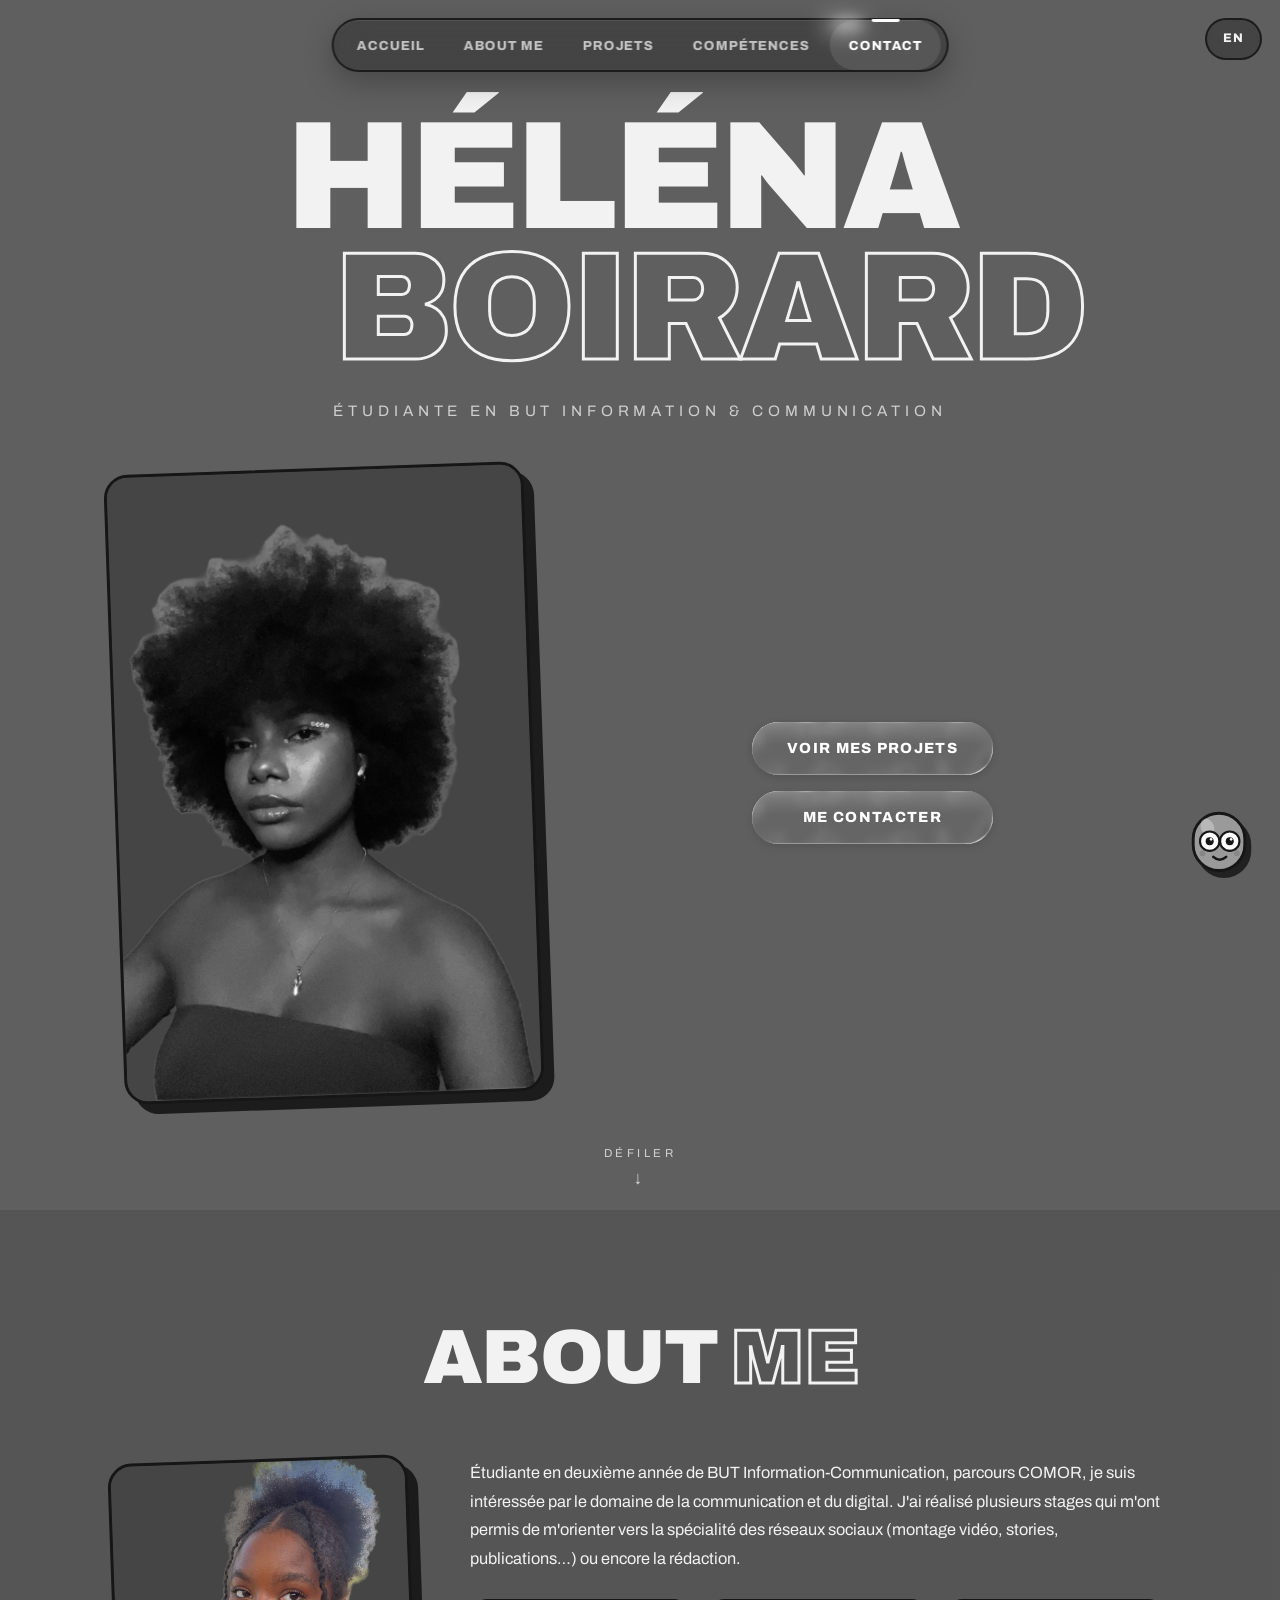
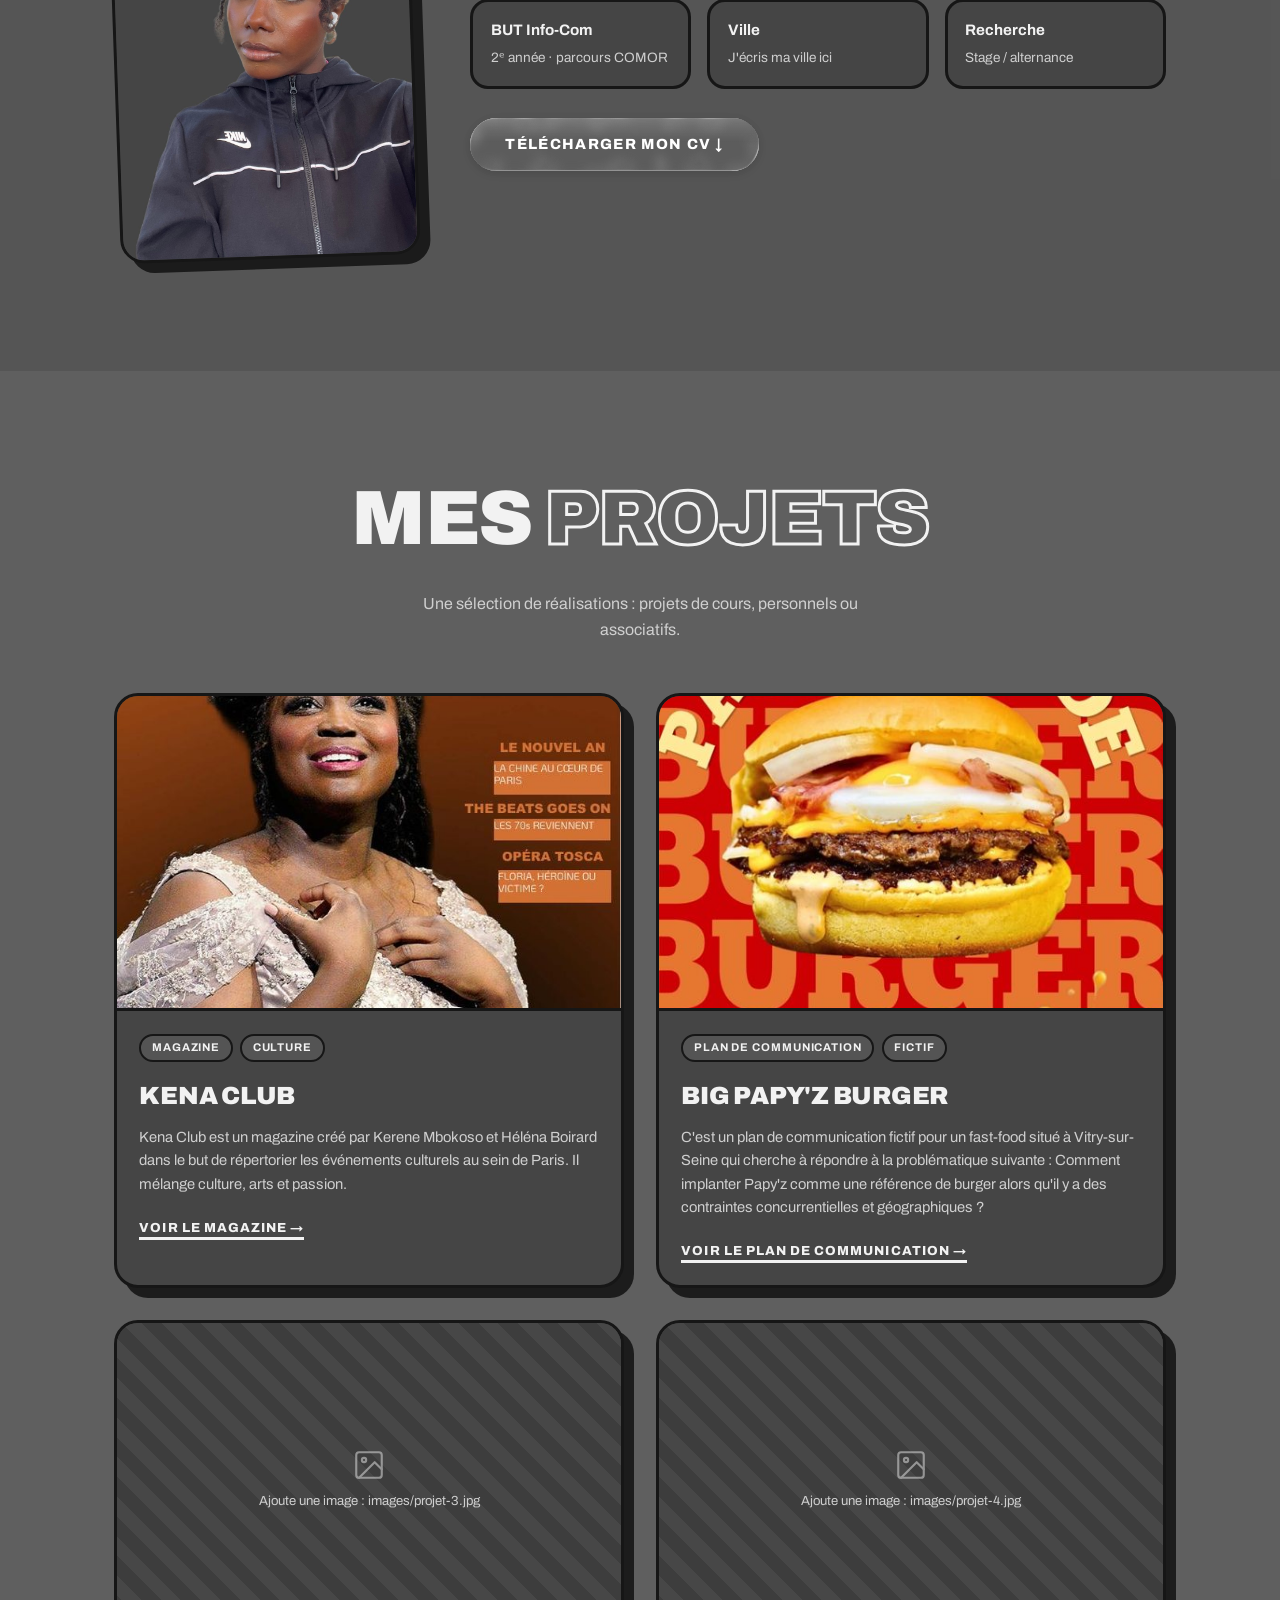
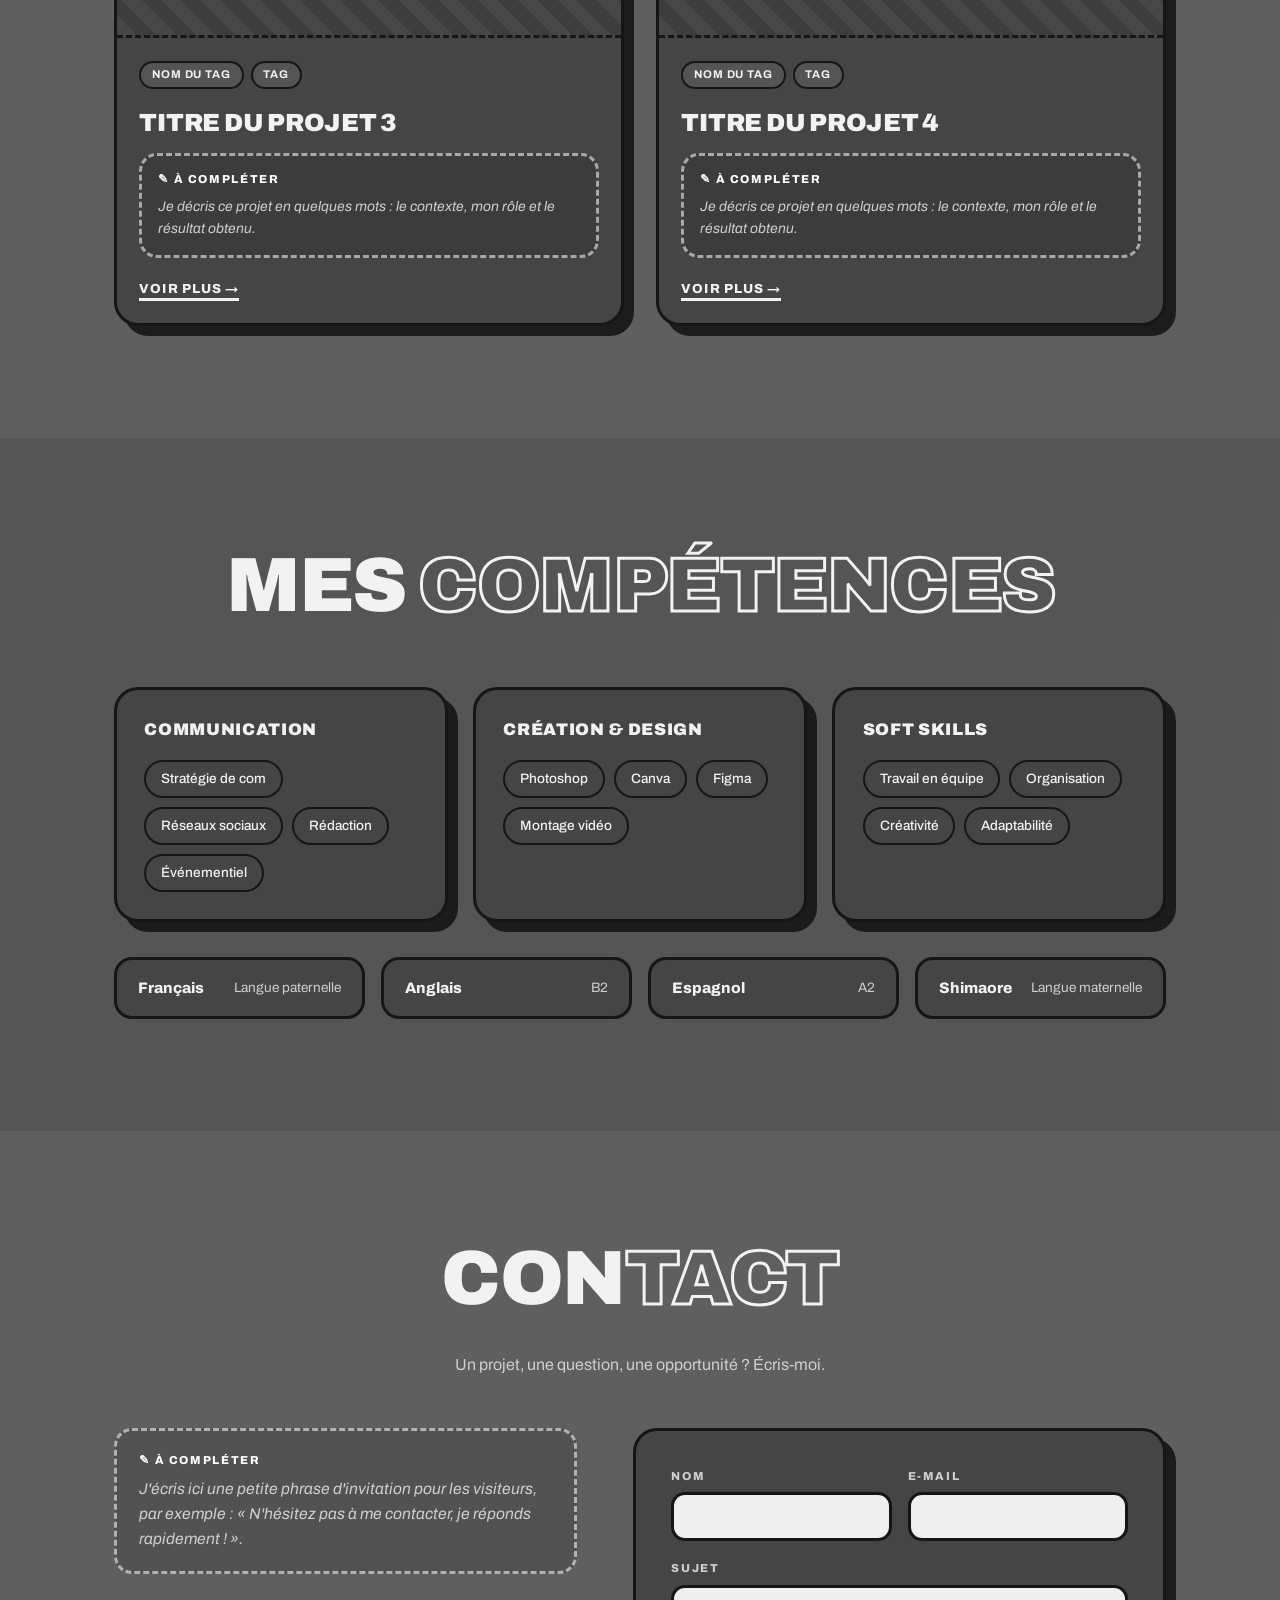
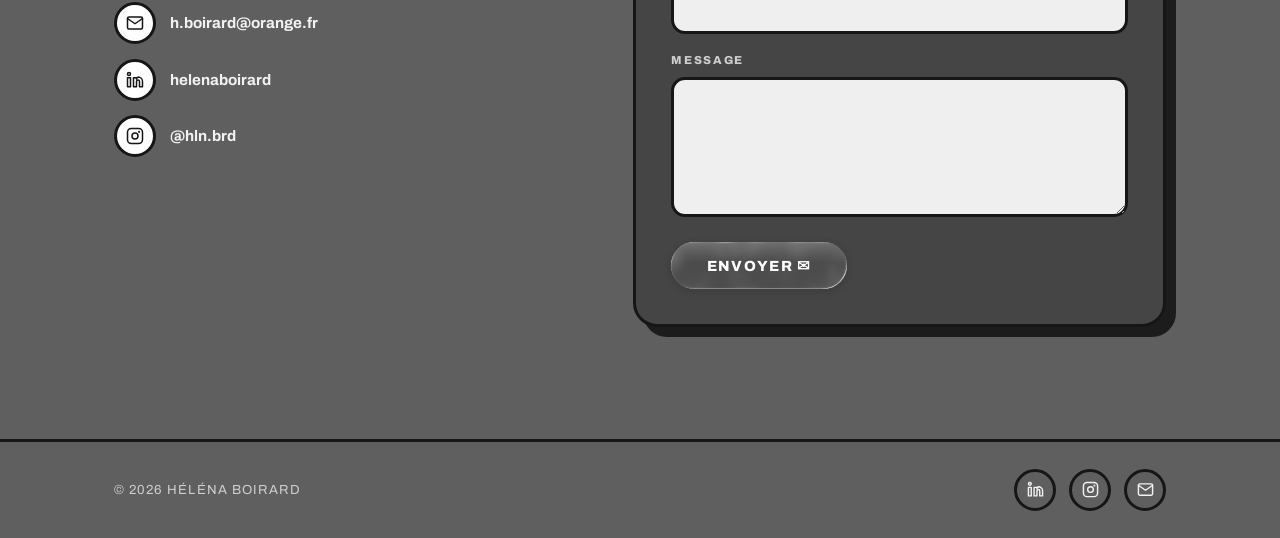
==== index.html @ ea080dcd "Textes réels : présentation À propos + description Papy'z (FR/EN), carte BUT 2e année COMOR" ====
<!DOCTYPE html>
<html lang="fr">
<head>
  <meta charset="UTF-8">
  <meta name="viewport" content="width=device-width, initial-scale=1.0">
  <title>Héléna Boirard — Portfolio</title>
  <meta name="description" content="Portfolio d'Héléna Boirard, étudiante en BUT Information & Communication.">
  <link rel="preconnect" href="https://fonts.googleapis.com">
  <link rel="preconnect" href="https://fonts.gstatic.com" crossorigin>
  <link href="https://fonts.googleapis.com/css2?family=Archivo:wght@500;700;900&display=swap" rel="stylesheet">
  <link rel="stylesheet" href="css/style.css">
</head>
<body>

  <nav class="tube-nav" aria-label="Navigation principale">
    <div class="tube-inner">
      <a class="tube-item active" href="#accueil">
        <span class="tube-text">Accueil</span>
        <span class="tube-icon"><svg width="18" height="18" viewBox="0 0 24 24" fill="none" stroke="currentColor" stroke-width="2.5" stroke-linecap="round" stroke-linejoin="round"><path d="M3 9l9-7 9 7v11a2 2 0 0 1-2 2H5a2 2 0 0 1-2-2z"/><polyline points="9 22 9 12 15 12 15 22"/></svg></span>
      </a>
      <a class="tube-item" href="#apropos">
        <span class="tube-text">About me</span>
        <span class="tube-icon"><svg width="18" height="18" viewBox="0 0 24 24" fill="none" stroke="currentColor" stroke-width="2.5" stroke-linecap="round" stroke-linejoin="round"><path d="M20 21v-2a4 4 0 0 0-4-4H8a4 4 0 0 0-4 4v2"/><circle cx="12" cy="7" r="4"/></svg></span>
      </a>
      <a class="tube-item" href="#projets">
        <span class="tube-text">Projets</span>
        <span class="tube-icon"><svg width="18" height="18" viewBox="0 0 24 24" fill="none" stroke="currentColor" stroke-width="2.5" stroke-linecap="round" stroke-linejoin="round"><rect x="2" y="7" width="20" height="14" rx="2"/><path d="M16 21V5a2 2 0 0 0-2-2h-4a2 2 0 0 0-2 2v16"/></svg></span>
      </a>
      <a class="tube-item" href="#competences">
        <span class="tube-text">Compétences</span>
        <span class="tube-icon"><svg width="18" height="18" viewBox="0 0 24 24" fill="none" stroke="currentColor" stroke-width="2.5" stroke-linecap="round" stroke-linejoin="round"><polygon points="13 2 3 14 12 14 11 22 21 10 12 10 13 2"/></svg></span>
      </a>
      <a class="tube-item" href="#contact">
        <span class="tube-text">Contact</span>
        <span class="tube-icon"><svg width="18" height="18" viewBox="0 0 24 24" fill="none" stroke="currentColor" stroke-width="2.5" stroke-linecap="round" stroke-linejoin="round"><path d="M4 4h16c1.1 0 2 .9 2 2v12c0 1.1-.9 2-2 2H4c-1.1 0-2-.9-2-2V6c0-1.1.9-2 2-2z"/><path d="M22 6l-10 7L2 6"/></svg></span>
      </a>
      <div class="tube-lamp" aria-hidden="true"><i></i><b></b><u></u></div>
    </div>
  </nav>

  <div class="lang-pill">
    <a href="en/index.html" lang="en">EN</a>
  </div>

  <main class="hero container" id="accueil">
    <div class="text">
      <h1><span class="l1">Héléna</span><br><span class="outline l2">Boirard</span></h1>
      <p class="hero-role">Étudiante en BUT Information &amp; Communication</p>
    </div>
    <div class="hero-side">
      <div class="photo-frame">
        <img src="images/hero.jpg" alt="Portrait de Héléna Boirard" loading="eager">
      </div>
      <div class="hero-cta">
        <a class="btn-glass" href="#projets">Voir mes projets</a>
        <a class="btn-glass" href="#contact">Me contacter</a>
      </div>
    </div>
    <div class="scroll-hint">Défiler<span>↓</span></div>
  </main>

  <section id="apropos" class="section-alt">
    <div class="container">
      <h2 class="section-title">About <span class="outline">me</span></h2>

      <div class="about-grid">
        <div class="photo-small">
          <img src="images/about.jpg" alt="Portrait de Héléna Boirard" loading="lazy">
        </div>

        <div class="about-text">
          <p class="about-p reveal">
            Étudiante en deuxième année de BUT Information-Communication, parcours
            COMOR, je suis intéressée par le domaine de la communication et du
            digital. J'ai réalisé plusieurs stages qui m'ont permis de m'orienter
            vers la spécialité des réseaux sociaux (montage vidéo, stories,
            publications…) ou encore la rédaction.
          </p>

          <div class="facts reveal">
            <div class="fact"><b>BUT Info-Com</b><span>2ᵉ année · parcours COMOR</span></div>
            <div class="fact"><b>Ville</b><span>J'écris ma ville ici</span></div>
            <div class="fact"><b>Recherche</b><span>Stage / alternance</span></div>
          </div>

          <a class="btn-glass" href="docs/cv-helena-boirard.pdf" download>Télécharger mon CV ↓</a>
        </div>
      </div>
    </div>
  </section>

  <section id="projets">
    <div class="container">
      <h2 class="section-title">Mes <span class="outline">projets</span></h2>
      <p class="section-subtitle">Une sélection de réalisations : projets de cours, personnels ou associatifs.</p>

      <div class="projects-grid">

        <article class="card reveal">
          <div class="project-visual filled">
            <img src="images/projet-1.jpg" alt="Couverture du magazine Kena Club">
          </div>
          <div class="project-body">
            <div class="tags"><span class="tag">Magazine</span><span class="tag">Culture</span></div>
            <h3>Kena Club</h3>
            <p class="project-desc">Kena Club est un magazine créé par Kerene Mbokoso et Héléna Boirard dans le but de répertorier les événements culturels au sein de Paris. Il mélange culture, arts et passion.</p>
            <div class="project-links"><a href="docs/kena-club.pdf" target="_blank" rel="noopener">Voir le magazine →</a></div>
          </div>
        </article>

        <article class="card reveal">
          <div class="project-visual filled">
            <img src="images/projet-2.jpg" alt="Burger Big Papy'z">
          </div>
          <div class="project-body">
            <div class="tags"><span class="tag">Plan de communication</span><span class="tag">Fictif</span></div>
            <h3>Big Papy'z Burger</h3>
            <p class="project-desc">C'est un plan de communication fictif pour un fast-food situé à Vitry-sur-Seine qui cherche à répondre à la problématique suivante : Comment implanter Papy'z comme une référence de burger alors qu'il y a des contraintes concurrentielles et géographiques ?</p>
            <div class="project-links"><a href="docs/papyz-plan-communication.pdf" target="_blank" rel="noopener">Voir le plan de communication →</a></div>
          </div>
        </article>

        <article class="card reveal">
          <div class="project-visual">
            <svg width="34" height="34" viewBox="0 0 24 24" fill="none" stroke="currentColor" stroke-width="1.5" stroke-linecap="round" stroke-linejoin="round"><rect x="3" y="3" width="18" height="18" rx="2"/><circle cx="8.5" cy="8.5" r="1.5"/><path d="M21 15l-5-5L5 21"/></svg>
            <span>Ajoute une image : images/projet-3.jpg</span>
          </div>
          <div class="project-body">
            <div class="tags"><span class="tag">Nom du tag</span><span class="tag">Tag</span></div>
            <h3>Titre du projet 3</h3>
            <div class="placeholder">Je décris ce projet en quelques mots : le contexte, mon rôle et le résultat obtenu.</div>
            <div class="project-links"><a href="#">Voir plus →</a></div>
          </div>
        </article>

        <article class="card reveal">
          <div class="project-visual">
            <svg width="34" height="34" viewBox="0 0 24 24" fill="none" stroke="currentColor" stroke-width="1.5" stroke-linecap="round" stroke-linejoin="round"><rect x="3" y="3" width="18" height="18" rx="2"/><circle cx="8.5" cy="8.5" r="1.5"/><path d="M21 15l-5-5L5 21"/></svg>
            <span>Ajoute une image : images/projet-4.jpg</span>
          </div>
          <div class="project-body">
            <div class="tags"><span class="tag">Nom du tag</span><span class="tag">Tag</span></div>
            <h3>Titre du projet 4</h3>
            <div class="placeholder">Je décris ce projet en quelques mots : le contexte, mon rôle et le résultat obtenu.</div>
            <div class="project-links"><a href="#">Voir plus →</a></div>
          </div>
        </article>

      </div>
    </div>
  </section>

  <section id="competences" class="section-alt">
    <div class="container">
      <h2 class="section-title">Mes <span class="outline">compétences</span></h2>

      <div class="skills-grid">
        <div class="skill-group reveal">
          <h3>Communication</h3>
          <div class="pills">
            <span class="pill">Stratégie de com</span>
            <span class="pill">Réseaux sociaux</span>
            <span class="pill">Rédaction</span>
            <span class="pill">Événementiel</span>
          </div>
        </div>

        <div class="skill-group reveal">
          <h3>Création &amp; design</h3>
          <div class="pills">
            <span class="pill">Photoshop</span>
            <span class="pill">Canva</span>
            <span class="pill">Figma</span>
            <span class="pill">Montage vidéo</span>
          </div>
        </div>

        <div class="skill-group reveal">
          <h3>Soft skills</h3>
          <div class="pills">
            <span class="pill">Travail en équipe</span>
            <span class="pill">Organisation</span>
            <span class="pill">Créativité</span>
            <span class="pill">Adaptabilité</span>
          </div>
        </div>
      </div>

      <div class="languages-row reveal">
        <div class="lang-item"><b>Français</b><span>Langue paternelle</span></div>
        <div class="lang-item"><b>Anglais</b><span>B2</span></div>
        <div class="lang-item"><b>Espagnol</b><span>A2</span></div>
        <div class="lang-item"><b>Shimaore</b><span>Langue maternelle</span></div>
      </div>
    </div>
  </section>

  <section id="contact">
    <div class="container">
      <h2 class="section-title">Con<span class="outline">tact</span></h2>
      <p class="section-subtitle">Un projet, une question, une opportunité ? Écris-moi.</p>

      <div class="contact-grid">
        <div class="reveal">
          <div class="placeholder">
            J'écris ici une petite phrase d'invitation pour les visiteurs, par
            exemple : « N'hésitez pas à me contacter, je réponds rapidement ! ».
          </div>

          <div class="contact-links">
            <a class="contact-link" href="mailto:h.boirard@orange.fr">
              <span class="icon">
                <svg width="18" height="18" viewBox="0 0 24 24" fill="none" stroke="currentColor" stroke-width="2" stroke-linecap="round" stroke-linejoin="round"><path d="M4 4h16c1.1 0 2 .9 2 2v12c0 1.1-.9 2-2 2H4c-1.1 0-2-.9-2-2V6c0-1.1.9-2 2-2z"/><path d="M22 6l-10 7L2 6"/></svg>
              </span>
              h.boirard@orange.fr
            </a>
            <a class="contact-link" href="https://www.linkedin.com/in/helenaboirard" target="_blank" rel="noopener">
              <span class="icon">
                <svg width="18" height="18" viewBox="0 0 24 24" fill="none" stroke="currentColor" stroke-width="2" stroke-linecap="round" stroke-linejoin="round"><path d="M16 8a6 6 0 0 1 6 6v7h-4v-7a2 2 0 0 0-4 0v7h-4V9h4v1.5A6 6 0 0 1 16 8z"/><rect x="2" y="9" width="4" height="12"/><circle cx="4" cy="4" r="2"/></svg>
              </span>
              helenaboirard
            </a>
            <a class="contact-link" href="https://www.instagram.com/hln.brd/" target="_blank" rel="noopener">
              <span class="icon">
                <svg width="18" height="18" viewBox="0 0 24 24" fill="none" stroke="currentColor" stroke-width="2" stroke-linecap="round" stroke-linejoin="round"><rect x="2" y="2" width="20" height="20" rx="5"/><circle cx="12" cy="12" r="4"/><circle cx="17.5" cy="6.5" r="0.5"/></svg>
              </span>
              @hln.brd
            </a>
          </div>
        </div>

        <form class="contact-form reveal" id="form-contact"
              data-ok="Message envoyé ! Je te réponds au plus vite."
              data-error="Oups, l'envoi a échoué. Réessaie ou écris-moi directement à h.boirard@orange.fr.">
          <input type="text" name="_honey" class="hp-field" tabindex="-1" autocomplete="off" aria-hidden="true">
          <input type="hidden" name="_subject" value="Nouveau message — Portfolio Héléna Boirard">
          <div class="form-row">
            <div class="field">
              <label for="nom">Nom</label>
              <input type="text" id="nom" name="nom" required>
            </div>
            <div class="field">
              <label for="email">E-mail</label>
              <input type="email" id="email" name="email" required>
            </div>
          </div>
          <div class="field">
            <label for="sujet">Sujet</label>
            <input type="text" id="sujet" name="sujet">
          </div>
          <div class="field">
            <label for="message">Message</label>
            <textarea id="message" name="message" required></textarea>
          </div>
          <button class="btn-glass" type="submit">Envoyer ✉</button>
          <p class="form-status" role="status"></p>
        </form>
      </div>
    </div>
  </section>

  <footer class="site-footer">
    <div class="container footer-inner">
      <p>© <span id="annee"></span> Héléna Boirard</p>
      <div class="socials">
        <a href="https://www.linkedin.com/in/helenaboirard" target="_blank" rel="noopener" aria-label="LinkedIn">
          <svg width="17" height="17" viewBox="0 0 24 24" fill="none" stroke="currentColor" stroke-width="2" stroke-linecap="round" stroke-linejoin="round"><path d="M16 8a6 6 0 0 1 6 6v7h-4v-7a2 2 0 0 0-4 0v7h-4V9h4v1.5A6 6 0 0 1 16 8z"/><rect x="2" y="9" width="4" height="12"/><circle cx="4" cy="4" r="2"/></svg>
        </a>
        <a href="https://www.instagram.com/hln.brd/" target="_blank" rel="noopener" aria-label="Instagram">
          <svg width="17" height="17" viewBox="0 0 24 24" fill="none" stroke="currentColor" stroke-width="2" stroke-linecap="round" stroke-linejoin="round"><rect x="2" y="2" width="20" height="20" rx="5"/><circle cx="12" cy="12" r="4"/><circle cx="17.5" cy="6.5" r="0.5"/></svg>
        </a>
        <a href="mailto:h.boirard@orange.fr" aria-label="E-mail">
          <svg width="17" height="17" viewBox="0 0 24 24" fill="none" stroke="currentColor" stroke-width="2" stroke-linecap="round" stroke-linejoin="round"><path d="M4 4h16c1.1 0 2 .9 2 2v12c0 1.1-.9 2-2 2H4c-1.1 0-2-.9-2-2V6c0-1.1.9-2 2-2z"/><path d="M22 6l-10 7L2 6"/></svg>
        </a>
      </div>
    </div>
  </footer>

  <svg class="glass-defs" width="0" height="0" style="position:absolute" aria-hidden="true">
    <defs>
      <filter id="container-glass" x="0%" y="0%" width="100%" height="100%" color-interpolation-filters="sRGB">
        <feTurbulence type="fractalNoise" baseFrequency="0.05 0.05" numOctaves="1" seed="1" result="turbulence"/>
        <feGaussianBlur in="turbulence" stdDeviation="2" result="blurredNoise"/>
        <feDisplacementMap in="SourceGraphic" in2="blurredNoise" scale="70" xChannelSelector="R" yChannelSelector="B" result="displaced"/>
        <feGaussianBlur in="displaced" stdDeviation="4" result="finalBlur"/>
        <feComposite in="finalBlur" in2="finalBlur" operator="over"/>
      </filter>
    </defs>
  </svg>

  <div class="mascot" aria-hidden="true">
        <svg viewBox="0 0 120 120" width="86" height="86">
      <g class="bloub-lean">
      <rect x="24" y="24" width="72" height="80" rx="36" fill="#9a9a9a" stroke="#161616" stroke-width="4"/>
      <ellipse cx="44" cy="44" rx="9" ry="13" fill="rgba(255,255,255,0.3)" transform="rotate(-22 44 44)"/>
      <g class="bloub-eyes">
        <circle cx="47" cy="63" r="13.5" fill="#ffffff" stroke="#161616" stroke-width="3"/>
        <circle cx="75" cy="63" r="13.5" fill="#ffffff" stroke="#161616" stroke-width="3"/>
        <circle class="bloub-pupil" data-eye cx="47" cy="63" r="5.6" fill="#161616"/>
        <circle class="bloub-pupil" data-eye cx="75" cy="63" r="5.6" fill="#161616"/>
        <circle cx="49" cy="60.5" r="1.8" fill="#ffffff"/>
        <circle cx="77" cy="60.5" r="1.8" fill="#ffffff"/>
      </g>
      <path d="M52 85 Q61 93 70 85" fill="none" stroke="#161616" stroke-width="3.5" stroke-linecap="round"/>
      <circle cx="37" cy="80" r="4" fill="rgba(22,22,22,0.14)"/>
      <circle cx="85" cy="80" r="4" fill="rgba(22,22,22,0.14)"/>
      </g>
    </svg>
  </div>

  <script src="js/main.js"></script>
</body>
</html>
---- css/style.css ----
:root {
  --bg: #5f5f5f;
  --card: #454545;
  --deep: #3d3d3d;
  --line: #161616;
  --text: #f2f2f2;
  --muted: #cfcfcf;
  --radius: 24px;
  --shadow: 10px 10px 0 rgba(22, 22, 22, 0.9);
}

* {
  margin: 0;
  padding: 0;
  box-sizing: border-box;
}

html {
  scroll-behavior: smooth;
}

body {
  background: var(--bg);
  color: var(--text);
  font-family: "Archivo", Arial, Helvetica, sans-serif;
  line-height: 1.6;
  overflow-x: hidden;
}

::selection {
  background: #161616;
  color: #fff;
}

img { max-width: 100%; display: block; }
a { color: inherit; text-decoration: none; }
ul { list-style: none; }

.container {
  max-width: 1100px;
  margin-inline: auto;
  padding-inline: 1.5rem;
}

.section-title {
  text-align: center;
  font-size: clamp(2.6rem, 7vw, 4.8rem);
  font-weight: 900;
  text-transform: uppercase;
  letter-spacing: -0.02em;
  line-height: 0.95;
  margin-bottom: clamp(2.5rem, 6vw, 4rem);
}

.section-title .outline {
  color: transparent;
  -webkit-text-stroke: 3px var(--text);
}

.section-subtitle {
  text-align: center;
  color: var(--muted);
  max-width: 55ch;
  margin: -1.8rem auto 3.2rem;
}

.tube-nav {
  position: fixed;
  left: 50%;
  transform: translateX(-50%);
  top: 18px;
  z-index: 100;
}

@media (max-width: 767px) {
  .tube-nav {
    top: auto;
    bottom: 14px;
  }
}

.tube-inner {
  position: relative;
  display: flex;
  align-items: center;
  gap: 2px;
  padding: 5px;
  border-radius: 999px;
  background: rgba(46, 46, 46, 0.55);
  border: 2px solid rgba(22, 22, 22, 0.85);
  backdrop-filter: blur(16px) saturate(1.1);
  -webkit-backdrop-filter: blur(16px) saturate(1.1);
  box-shadow:
    0 10px 30px rgba(0, 0, 0, 0.25),
    inset 0 1px 0 rgba(255, 255, 255, 0.08);
}

.tube-item {
  position: relative;
  z-index: 1;
  display: flex;
  align-items: center;
  gap: 0.45rem;
  padding: 0.6rem 1.15rem;
  border-radius: 999px;
  font-size: 0.82rem;
  font-weight: 800;
  letter-spacing: 0.07em;
  text-transform: uppercase;
  color: rgba(242, 242, 242, 0.72);
  transition: color 0.3s;
}
.tube-item:hover,
.tube-item.active { color: #fff; }

.tube-icon { display: none; line-height: 0; }

@media (max-width: 767px) {
  .tube-text { display: none; }
  .tube-icon { display: block; }
  .tube-item { padding: 0.68rem 1rem; }
}

.tube-lamp {
  position: absolute;
  top: 0;
  height: 100%;
  border-radius: 999px;
  background: rgba(255, 255, 255, 0.1);
  pointer-events: none;
  transition:
    left 0.5s cubic-bezier(0.34, 1.4, 0.44, 1),
    width 0.5s cubic-bezier(0.34, 1.4, 0.44, 1);
}
.tube-lamp i {
  position: absolute;
  top: -1px;
  left: 50%;
  transform: translateX(-50%);
  width: 28px;
  height: 3px;
  background: #fff;
  border-radius: 3px 3px 6px 6px;
}
.tube-lamp b {
  position: absolute;
  top: -4px;
  left: -8px;
  width: 44px;
  height: 20px;
  background: rgba(255, 255, 255, 0.35);
  border-radius: 999px;
  filter: blur(10px);
}
.tube-lamp u {
  position: absolute;
  top: -2px;
  left: 4px;
  width: 28px;
  height: 12px;
  background: rgba(255, 255, 255, 0.3);
  border-radius: 999px;
  filter: blur(6px);
}

.lang-pill {
  position: fixed;
  top: 18px;
  right: 18px;
  z-index: 100;
}
.lang-pill a {
  display: block;
  padding: 0.55rem 1rem;
  border-radius: 999px;
  border: 2px solid rgba(22, 22, 22, 0.85);
  background: rgba(46, 46, 46, 0.55);
  backdrop-filter: blur(16px);
  -webkit-backdrop-filter: blur(16px);
  font-weight: 800;
  font-size: 0.78rem;
  letter-spacing: 0.08em;
  transition: background 0.25s, color 0.25s;
}
.lang-pill a:hover {
  background: #fff;
  color: #161616;
}

.btn-glass {
  position: relative;
  isolation: isolate;
  display: inline-flex;
  align-items: center;
  justify-content: center;
  gap: 0.6rem;
  padding: 1em 2.4em;
  border: none;
  border-radius: 999px;
  cursor: pointer;
  font-family: inherit;
  font-size: 0.92rem;
  font-weight: 800;
  letter-spacing: 0.09em;
  text-transform: uppercase;
  color: #fff;
  background: rgba(255, 255, 255, 0.04);
  box-shadow:
    0 0 8px rgba(0, 0, 0, 0.04),
    0 3px 8px rgba(0, 0, 0, 0.1),
    inset 3px 3px 0.5px -3px rgba(255, 255, 255, 0.55),
    inset -3px -3px 0.5px -3px rgba(255, 255, 255, 0.45),
    inset 1px 1px 1px -0.5px rgba(255, 255, 255, 0.6),
    inset -1px -1px 1px -0.5px rgba(255, 255, 255, 0.55),
    inset 0 0 6px 6px rgba(255, 255, 255, 0.06),
    inset 0 0 2px 2px rgba(255, 255, 255, 0.05);
  transition: transform 0.3s cubic-bezier(0.34, 1.4, 0.44, 1), box-shadow 0.3s;
}
.btn-glass::before {
  content: "";
  position: absolute;
  inset: 0;
  z-index: -1;
  border-radius: inherit;
  backdrop-filter: blur(3px);
  -webkit-backdrop-filter: blur(3px);
}
.btn-glass::after {
  content: "";
  position: absolute;
  inset: 0;
  z-index: -1;
  border-radius: inherit;
  background: linear-gradient(to bottom, rgba(255, 255, 255, 0.16), transparent 45%);
  pointer-events: none;
}
.btn-glass:hover {
  transform: translateY(-2px) scale(1.04);
  box-shadow:
    0 6px 18px rgba(0, 0, 0, 0.18),
    inset 3px 3px 0.5px -3px rgba(255, 255, 255, 0.65),
    inset -3px -3px 0.5px -3px rgba(255, 255, 255, 0.55),
    inset 1px 1px 1px -0.5px rgba(255, 255, 255, 0.7),
    inset -1px -1px 1px -0.5px rgba(255, 255, 255, 0.6),
    inset 0 0 6px 6px rgba(255, 255, 255, 0.08),
    inset 0 0 2px 2px rgba(255, 255, 255, 0.06);
}
.btn-glass:active { transform: scale(0.97); }

@supports (backdrop-filter: url(#container-glass)) {
  .btn-glass::before {
    backdrop-filter: blur(2px) url(#container-glass);
  }
}

.hero {
  min-height: 100svh;
  display: flex;
  flex-direction: column;
  justify-content: center;
  align-items: flex-start;
  gap: clamp(2rem, 5vh, 4rem);
  position: relative;
  padding-block: 7rem 7rem;
}

.hero h1 {
  font-size: clamp(3.2rem, 12vw, 10rem);
  font-weight: 900;
  text-transform: uppercase;
  line-height: 0.85;
  letter-spacing: -0.03em;
}
.hero h1 .outline {
  color: transparent;
  -webkit-text-stroke: 3px var(--text);
}

.hero .text {
  align-self: center;
  text-align: center;
}

.hero h1 .l1 {
  display: inline-block;
  transform: translateX(-0.12em);
}
.hero h1 .l2 {
  display: inline-block;
  transform: translateX(0.45em);
}

.hero-role {
  margin-top: 1.6rem;
  font-size: clamp(0.72rem, 1.5vw, 0.95rem);
  letter-spacing: 0.32em;
  text-transform: uppercase;
  color: var(--muted);
}

.hero-side {
  display: flex;
  align-items: center;
  gap: clamp(3rem, 17vw, 15rem);
}

.hero-cta {
  display: flex;
  flex-direction: column;
  gap: 1rem;
}

.photo-frame {
  width: min(420px, 78vw);
  aspect-ratio: 2 / 3;
  border: 3px solid var(--line);
  border-radius: var(--radius);
  box-shadow: var(--shadow);
  overflow: hidden;
  transform: rotate(-2deg);
  transition: transform 0.35s;
  background: var(--deep);
}
.photo-frame:hover { transform: rotate(0deg); }
.photo-frame img {
  width: 100%;
  height: 100%;
  object-fit: cover;
}

.scroll-hint {
  position: absolute;
  bottom: 1.4rem;
  left: 50%;
  transform: translateX(-50%);
  font-size: 0.72rem;
  letter-spacing: 0.3em;
  text-transform: uppercase;
  color: var(--muted);
  display: flex;
  flex-direction: column;
  align-items: center;
  gap: 0.4rem;
  animation: float 2.2s ease-in-out infinite;
}
@keyframes float {
  0%, 100% { transform: translate(-50%, 0); }
  50% { transform: translate(-50%, 8px); }
}

section { padding-block: clamp(4rem, 9vw, 7rem); }
section[id] { scroll-margin-top: 96px; }
.section-alt { background: rgba(22, 22, 22, 0.12); }

.placeholder {
  border: 3px dashed rgba(255, 255, 255, 0.55);
  border-radius: 18px;
  background: rgba(22, 22, 22, 0.16);
  padding: 1.2rem 1.4rem;
  color: var(--muted);
  font-style: italic;
  font-size: 0.98rem;
}
.placeholder::before {
  content: "✎ À compléter";
  display: block;
  font-style: normal;
  font-size: 0.72rem;
  font-weight: 800;
  letter-spacing: 0.14em;
  text-transform: uppercase;
  color: #fff;
  margin-bottom: 0.45rem;
}
html[lang="en"] .placeholder::before { content: "✎ To complete"; }

.about-grid {
  display: grid;
  grid-template-columns: 300px 1fr;
  gap: clamp(2rem, 5vw, 3.5rem);
  align-items: start;
}

.photo-small {
  aspect-ratio: 3 / 4;
  border: 3px solid var(--line);
  border-radius: var(--radius);
  box-shadow: var(--shadow);
  overflow: hidden;
  transform: rotate(-2deg);
  transition: transform 0.35s;
  background: var(--deep);
}
.photo-small:hover { transform: rotate(0deg); }
.photo-small img {
  width: 100%;
  height: 100%;
  object-fit: cover;
}

.about-text .about-p {
  margin-bottom: 1.6rem;
  font-size: 1.02rem;
  line-height: 1.75;
  color: var(--text);
}
.about-text .about-p strong { color: #fff; }

.facts {
  display: grid;
  grid-template-columns: repeat(3, 1fr);
  gap: 1rem;
  margin-bottom: 1.8rem;
}
.fact {
  background: var(--card);
  border: 3px solid var(--line);
  border-radius: 18px;
  padding: 1rem 1.1rem;
}
.fact b {
  display: block;
  font-size: 0.95rem;
  margin-bottom: 0.15rem;
}
.fact span { color: var(--muted); font-size: 0.85rem; }

.projects-grid {
  display: grid;
  grid-template-columns: repeat(2, 1fr);
  gap: 2rem;
}

.card {
  background: var(--card);
  border: 3px solid var(--line);
  border-radius: var(--radius);
  overflow: hidden;
  box-shadow: var(--shadow);
  transition: transform 0.25s, box-shadow 0.25s;
}
.card:hover {
  transform: translate(-5px, -5px);
  box-shadow: 16px 16px 0 rgba(22, 22, 22, 0.9);
}

.project-visual {
  aspect-ratio: 16 / 10;
  background:
    repeating-linear-gradient(45deg, rgba(255,255,255,0.05) 0 14px, transparent 14px 28px),
    var(--deep);
  border-bottom: 3px dashed var(--line);
  display: flex;
  flex-direction: column;
  align-items: center;
  justify-content: center;
  gap: 0.5rem;
  color: var(--muted);
  font-size: 0.82rem;
  text-align: center;
  padding: 1rem;
}
.project-visual svg { opacity: 0.6; }

.project-visual.filled { padding: 0; border-bottom-style: solid; }
.project-visual.filled img {
  width: 100%;
  height: 100%;
  object-fit: cover;
}

.project-body { padding: 1.4rem; }

.tags {
  display: flex;
  flex-wrap: wrap;
  gap: 0.45rem;
  margin-bottom: 0.9rem;
}
.tag {
  border: 2px solid var(--line);
  border-radius: 999px;
  padding: 0.28em 0.95em;
  font-size: 0.7rem;
  font-weight: 700;
  letter-spacing: 0.08em;
  text-transform: uppercase;
  background: rgba(255, 255, 255, 0.08);
}

.card h3 {
  font-size: clamp(1.25rem, 2.5vw, 1.55rem);
  font-weight: 900;
  text-transform: uppercase;
  letter-spacing: -0.01em;
  margin-bottom: 0.6rem;
}

.project-desc {
  font-size: 0.92rem;
  color: var(--muted);
  margin-bottom: 1.1rem;
}

.card .placeholder {
  padding: 0.9rem 1rem;
  font-size: 0.87rem;
  margin-bottom: 1.1rem;
}

.project-links a {
  font-weight: 800;
  text-transform: uppercase;
  font-size: 0.82rem;
  letter-spacing: 0.08em;
  border-bottom: 3px solid var(--text);
  padding-bottom: 2px;
  transition: background 0.25s, color 0.25s, border-color 0.25s;
}
.project-links a:hover {
  background: #fff;
  color: #161616;
  border-color: #fff;
}

.skills-grid {
  display: grid;
  grid-template-columns: repeat(3, 1fr);
  gap: 1.6rem;
}

.skill-group {
  background: var(--card);
  border: 3px solid var(--line);
  border-radius: var(--radius);
  box-shadow: var(--shadow);
  padding: 1.7rem;
  transition: transform 0.25s, box-shadow 0.25s;
}
.skill-group:hover {
  transform: translate(-4px, -4px);
  box-shadow: 15px 15px 0 rgba(22, 22, 22, 0.9);
}
.skill-group h3 {
  font-size: 1.05rem;
  font-weight: 900;
  text-transform: uppercase;
  letter-spacing: 0.04em;
  margin-bottom: 1rem;
}

.pills {
  display: flex;
  flex-wrap: wrap;
  gap: 0.55rem;
}
.pill {
  border: 2px solid var(--line);
  border-radius: 999px;
  padding: 0.45em 1.1em;
  font-size: 0.85rem;
  font-weight: 500;
  transition: background 0.25s, color 0.25s, transform 0.25s;
}
.pill:hover {
  background: #fff;
  color: #161616;
  transform: translateY(-2px);
}

.languages-row {
  margin-top: 2.2rem;
  display: grid;
  grid-template-columns: repeat(4, 1fr);
  gap: 1rem;
}
.lang-item {
  background: var(--card);
  border: 3px solid var(--line);
  border-radius: 18px;
  padding: 1rem 1.3rem;
  display: flex;
  justify-content: space-between;
  align-items: center;
  gap: 0.8rem;
}
.lang-item b { font-weight: 800; font-size: 0.95rem; }
.lang-item span { color: var(--muted); font-size: 0.85rem; text-align: right; }

.contact-grid {
  display: grid;
  grid-template-columns: 1fr 1.15fr;
  gap: clamp(2rem, 5vw, 3.5rem);
  align-items: start;
}

.contact-links {
  display: flex;
  flex-direction: column;
  gap: 0.9rem;
  margin-top: 1.8rem;
}
.contact-link {
  display: inline-flex;
  align-items: center;
  gap: 0.85rem;
  font-weight: 700;
  font-size: 0.95rem;
  width: fit-content;
  transition: transform 0.25s;
}
.contact-link:hover { transform: translateX(5px); }
.contact-link .icon {
  display: grid;
  place-items: center;
  width: 42px;
  height: 42px;
  background: #fff;
  color: #161616;
  border: 3px solid var(--line);
  border-radius: 50%;
  flex-shrink: 0;
}

.contact-form {
  background: var(--card);
  border: 3px solid var(--line);
  border-radius: var(--radius);
  box-shadow: var(--shadow);
  padding: clamp(1.5rem, 4vw, 2.2rem);
}

.form-row {
  display: grid;
  grid-template-columns: 1fr 1fr;
  gap: 1rem;
}
.hp-field {
  position: absolute;
  left: -9999px;
  width: 1px;
  height: 1px;
  opacity: 0;
}
.form-status {
  margin-top: 0.9rem;
  font-weight: 700;
  font-size: 0.95rem;
  display: none;
}
.form-status.ok { display: block; color: #9fe8a9; }
.form-status.ko { display: block; color: #ffab9e; }

.mascot {
  position: fixed;
  right: 18px;
  bottom: 18px;
  z-index: 40;
  pointer-events: none;
}
.mascot svg {
  display: block;
  filter: drop-shadow(5px 6px 0 rgba(22, 22, 22, 0.85));
  animation: bloub-float 3.2s ease-in-out infinite alternate;
}
.bloub-eyes {
  transform-box: fill-box;
  transform-origin: center;
  animation: bloub-blink 4.6s infinite;
}
.bloub-lean {
  transform-box: fill-box;
  transform-origin: center;
  transition: transform 0.18s ease-out;
}
.bloub-pupil { transition: transform 0.12s ease-out; }
@keyframes bloub-float {
  from { transform: translateY(0); }
  to   { transform: translateY(-7px); }
}
@keyframes bloub-blink {
  0%, 93%, 100% { transform: scaleY(1); }
  96%           { transform: scaleY(0.08); }
}
@media (max-width: 900px) {
  .mascot { display: none; }
}
@media (prefers-reduced-motion: reduce) {
  .mascot svg, .bloub-eyes { animation: none; }
}
.field { margin-bottom: 1.1rem; }
.field label {
  display: block;
  font-size: 0.72rem;
  font-weight: 800;
  letter-spacing: 0.14em;
  text-transform: uppercase;
  color: var(--muted);
  margin-bottom: 0.45rem;
}
.field input,
.field textarea {
  width: 100%;
  background: #efefef;
  color: #161616;
  border: 3px solid var(--line);
  border-radius: 14px;
  padding: 0.85rem 1rem;
  font-family: inherit;
  font-size: 0.95rem;
  transition: box-shadow 0.25s, transform 0.25s;
}
.field input:focus,
.field textarea:focus {
  outline: none;
  transform: translate(-3px, -3px);
  box-shadow: 5px 5px 0 rgba(22, 22, 22, 0.55);
}
.field textarea {
  resize: vertical;
  min-height: 140px;
}

.site-footer {
  border-top: 3px solid var(--line);
  padding-block: 1.7rem;
}
.footer-inner {
  display: flex;
  align-items: center;
  justify-content: space-between;
  flex-wrap: wrap;
  gap: 1rem;
}
.footer-inner p {
  font-size: 0.82rem;
  letter-spacing: 0.08em;
  text-transform: uppercase;
  color: var(--muted);
}
.socials { display: flex; gap: 0.8rem; }
.socials a {
  display: grid;
  place-items: center;
  width: 42px;
  height: 42px;
  border: 3px solid var(--line);
  border-radius: 50%;
  transition: background 0.25s, color 0.25s, transform 0.25s;
}
.socials a:hover {
  background: #fff;
  color: #161616;
  transform: translateY(-3px);
}

.reveal {
  opacity: 0;
  transform: translateY(26px);
  transition: opacity 0.65s ease, transform 0.65s ease;
}
.reveal.visible { opacity: 1; transform: none; }

@media (prefers-reduced-motion: reduce) {
  html { scroll-behavior: auto; }
  .reveal { opacity: 1; transform: none; transition: none; }
  .scroll-hint { animation: none; }
}

@media (max-width: 900px) {
  .about-grid { grid-template-columns: 1fr; }
  .photo-small { max-width: 320px; }
  .projects-grid { grid-template-columns: 1fr; }
  .skills-grid { grid-template-columns: 1fr; }
  .languages-row { grid-template-columns: repeat(2, 1fr); }
  .contact-grid { grid-template-columns: 1fr; }
  .hero { min-height: auto; padding-block: 4.5rem 8rem; align-items: center; }
  .hero-side { flex-direction: column; gap: 1.6rem; }
  .hero-cta { flex-direction: row; flex-wrap: wrap; justify-content: center; }
  .photo-frame { width: min(340px, 80vw); }
  section[id] { scroll-margin-top: 24px; }
}

@media (max-width: 560px) {
  .tube-item { padding: 0.6rem 0.85rem; font-size: 0.74rem; }
  .lang-pill { top: 12px; right: 12px; }
  .form-row { grid-template-columns: 1fr; }
  .facts { grid-template-columns: 1fr; }
  .section-title .outline,
  .hero h1 .outline { -webkit-text-stroke-width: 2px; }
}
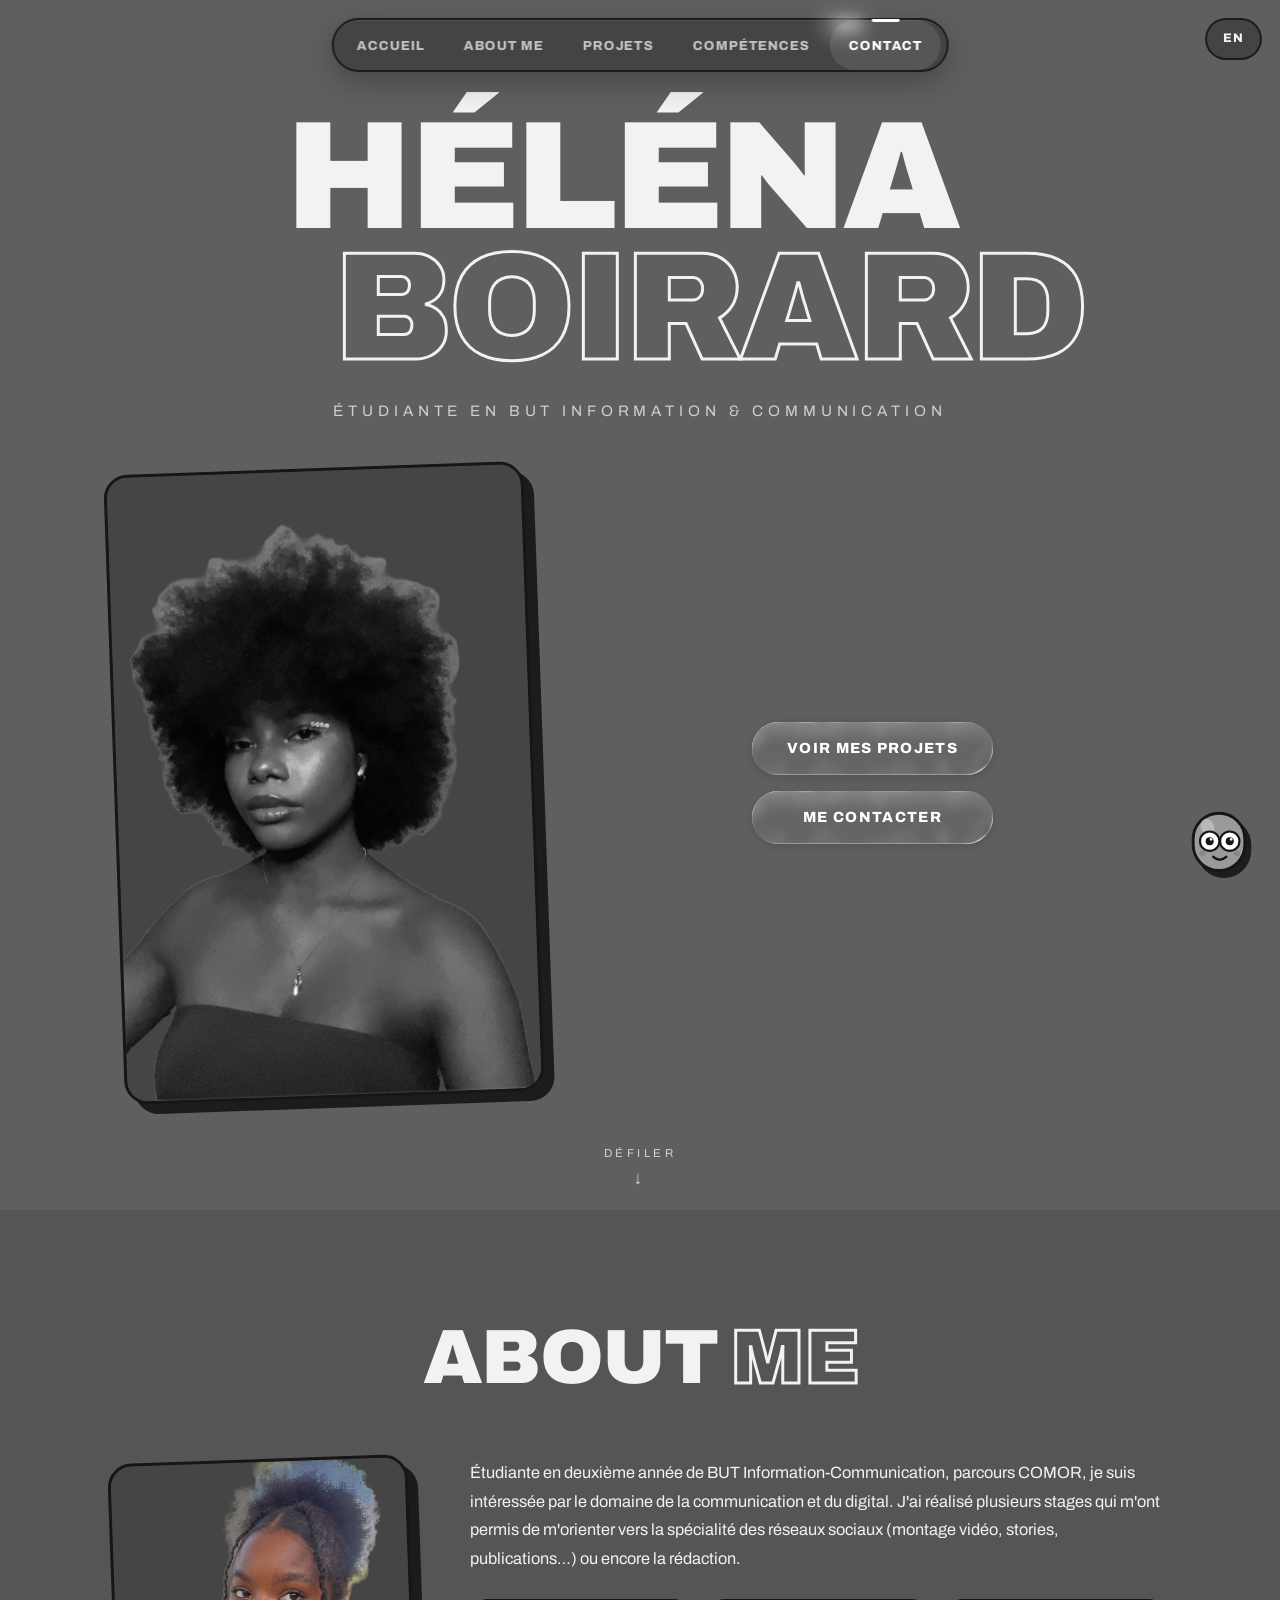
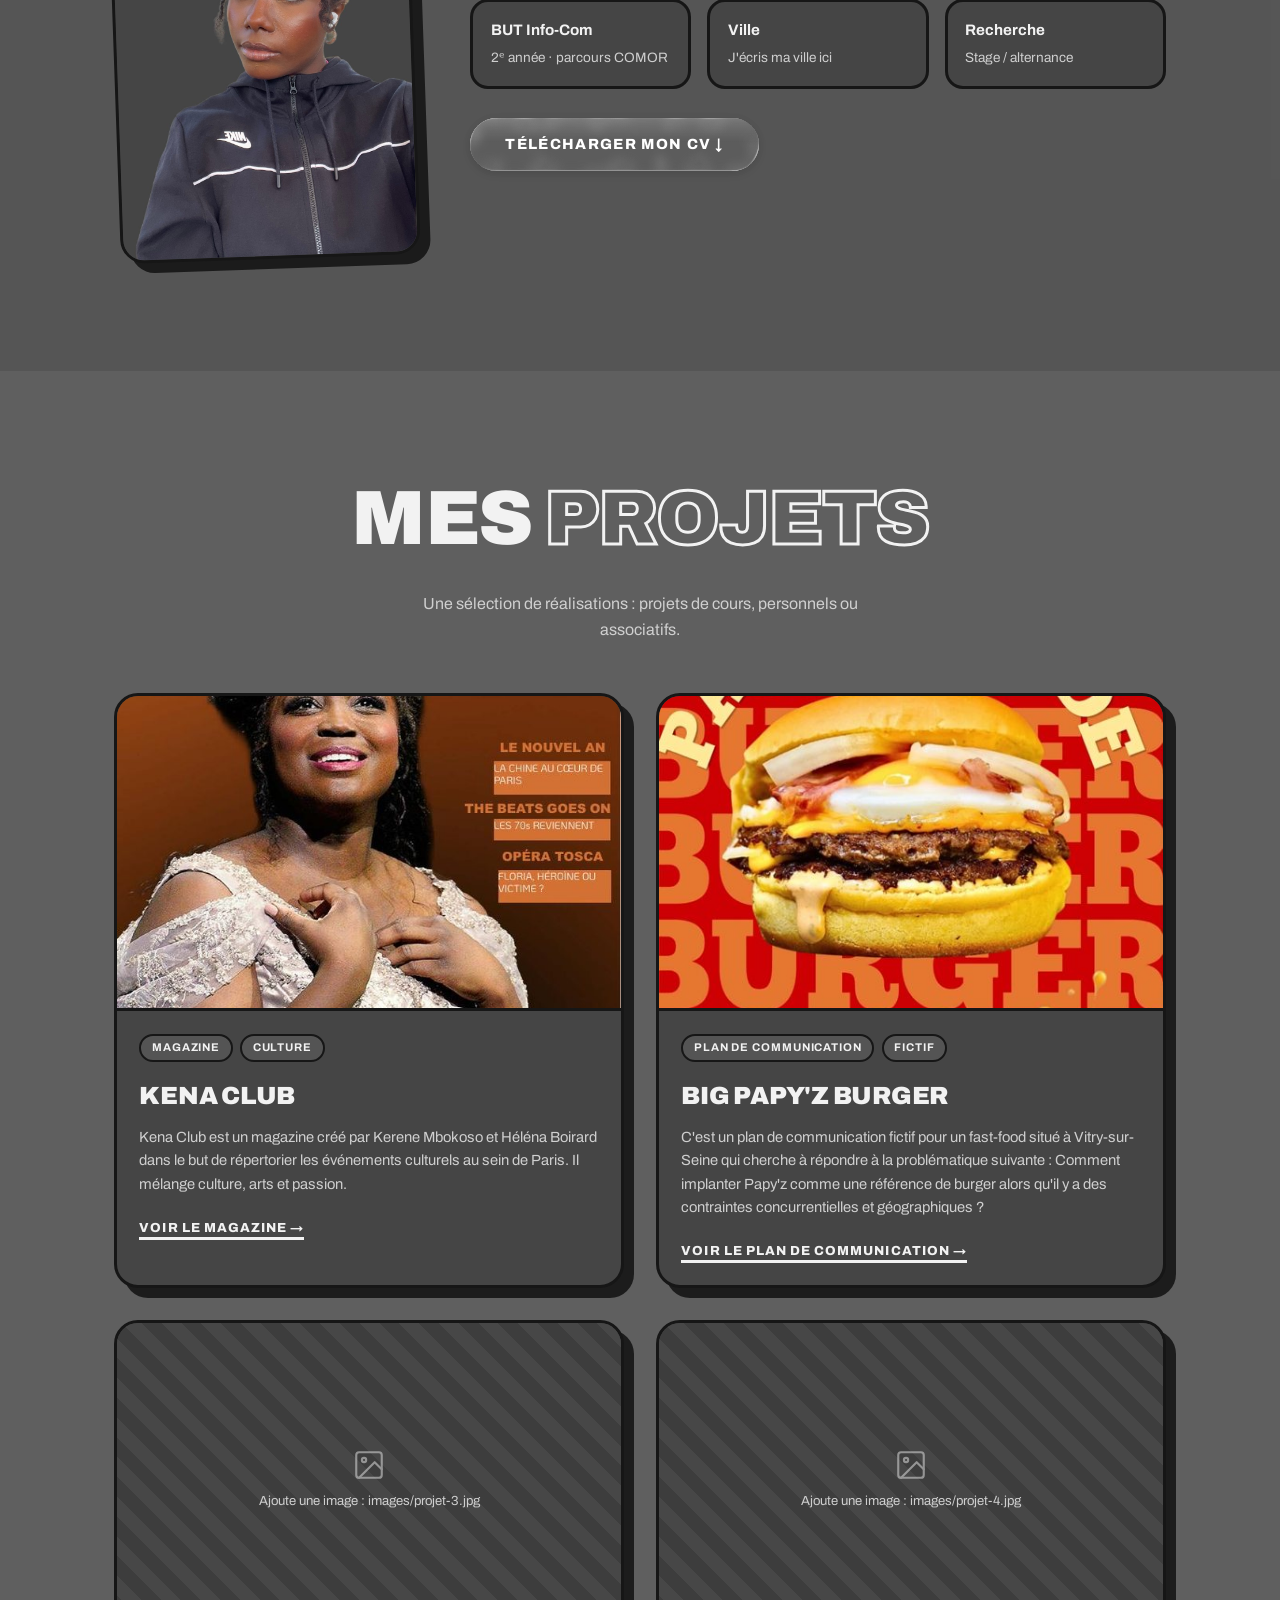
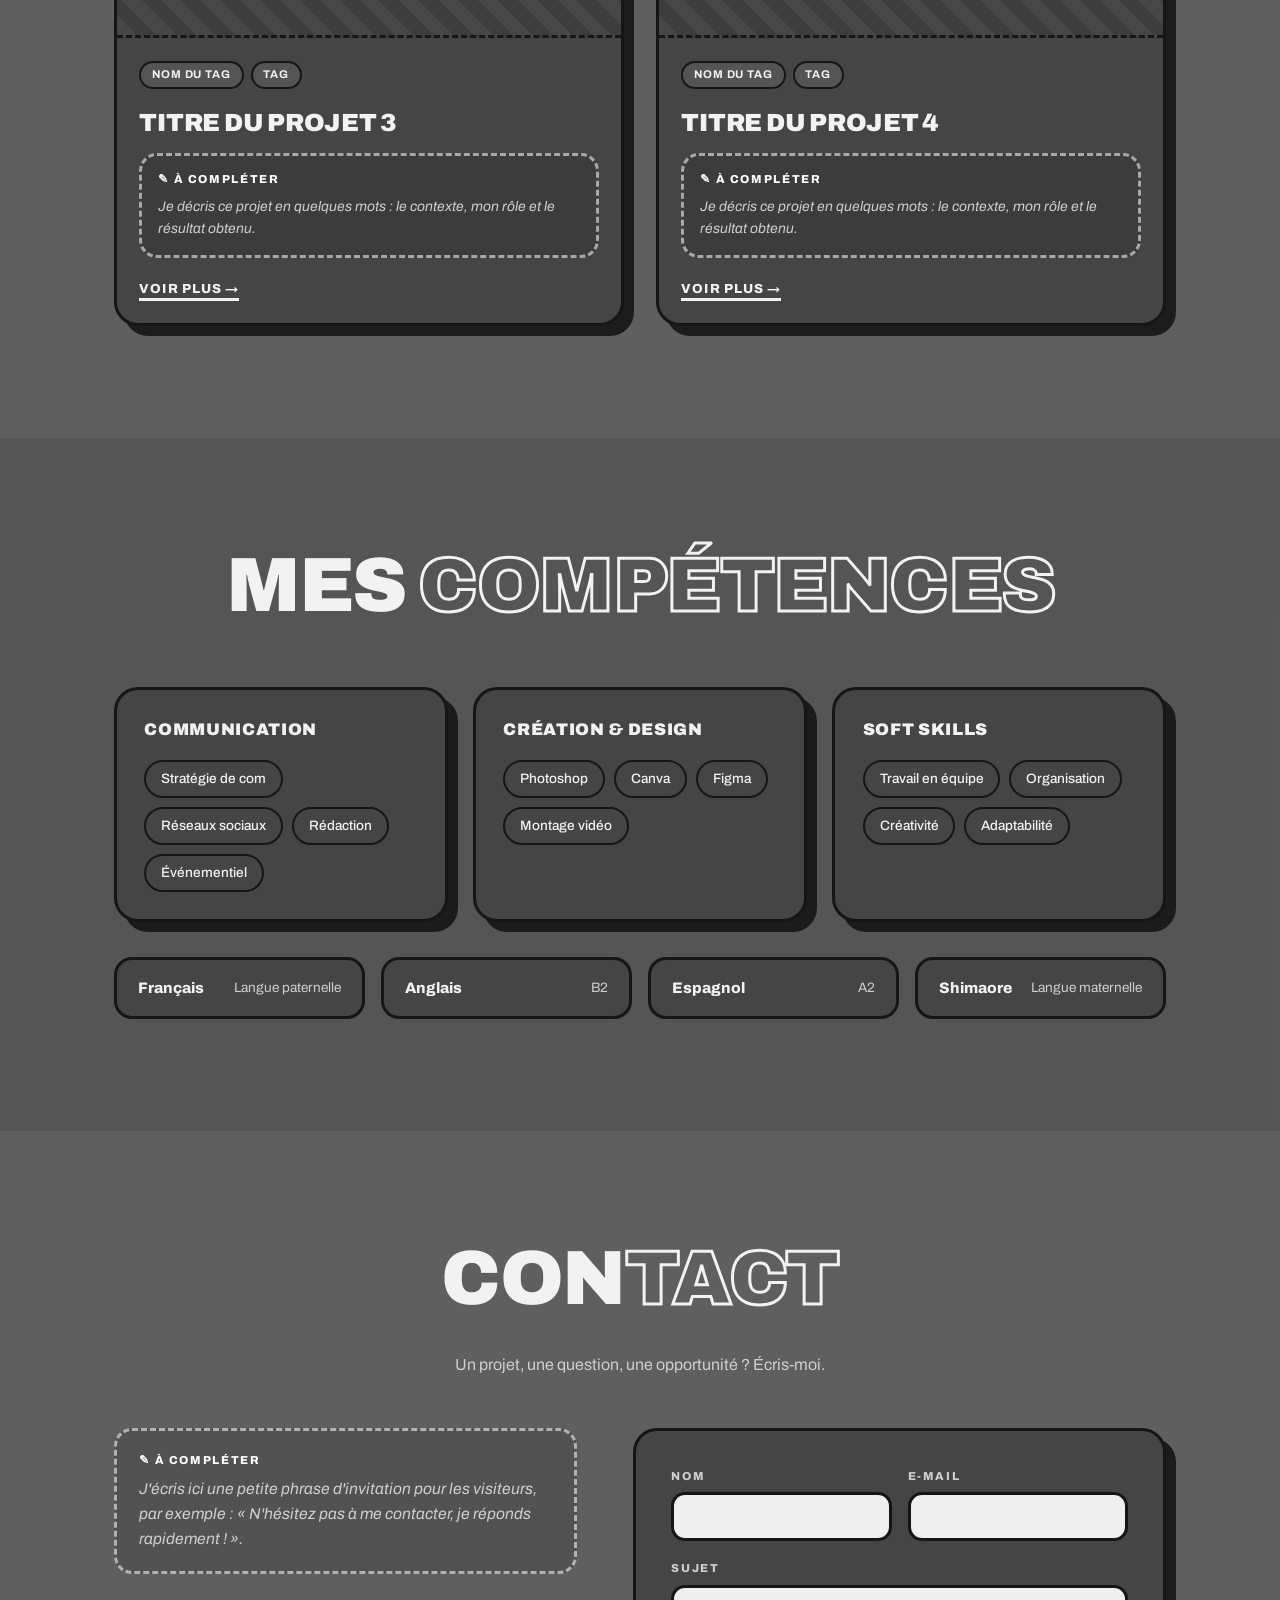
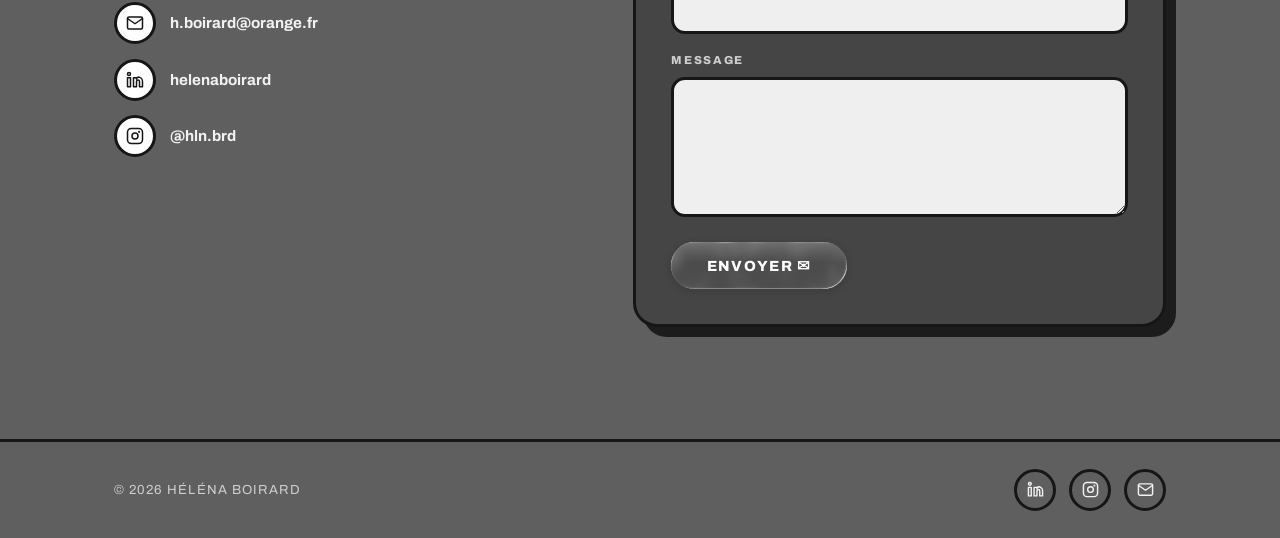
==== commit 34872883: "Photos dédiées au mode fraise (hero + à propos), échangées automatiquement avec le thème" ====
--- a/index.html
+++ b/index.html
@@ -49,7 +49,7 @@
     </div>
     <div class="hero-side">
       <div class="photo-frame">
-        <img src="images/hero.jpg" alt="Portrait de Héléna Boirard" loading="eager">
+        <img src="images/hero.jpg" data-fraise="images/hero-fraise.jpg" alt="Portrait de Héléna Boirard" loading="eager">
       </div>
       <div class="hero-cta">
         <a class="btn-glass" href="#projets">Voir mes projets</a>
@@ -65,7 +65,7 @@
 
       <div class="about-grid">
         <div class="photo-small">
-          <img src="images/about.jpg" alt="Portrait de Héléna Boirard" loading="lazy">
+          <img src="images/about.jpg" data-fraise="images/about-fraise.jpg" alt="Portrait de Héléna Boirard" loading="lazy">
         </div>
 
         <div class="about-text">
@@ -289,6 +289,7 @@
   </svg>
 
   <div class="mascot" aria-hidden="true">
+    <span class="brr">brr !</span>
         <svg viewBox="0 0 120 120" width="86" height="86">
       <g class="bloub-lean">
       <rect x="24" y="24" width="72" height="80" rx="36" fill="#9a9a9a" stroke="#161616" stroke-width="4"/>
--- a/css/style.css
+++ b/css/style.css
@@ -6,7 +6,39 @@
   --text: #f2f2f2;
   --muted: #cfcfcf;
   --radius: 24px;
-  --shadow: 10px 10px 0 rgba(22, 22, 22, 0.9);
+  --sh-c: rgba(22, 22, 22, 0.9);
+  --sh-c-soft: rgba(22, 22, 22, 0.55);
+  --shadow: 10px 10px 0 var(--sh-c);
+  --shadow-lg: 16px 16px 0 var(--sh-c);
+  --sel-bg: #161616;
+  --sel-text: #ffffff;
+  --alt-overlay: rgba(22, 22, 22, 0.12);
+  --ph-border: rgba(255, 255, 255, 0.55);
+  --ph-bg: rgba(22, 22, 22, 0.16);
+  --input-bg: #efefef;
+  --ok: #9fe8a9;
+  --ko: #ffab9e;
+  --brr-c: #ffffff;
+}
+
+[data-theme="fraise"] {
+  --bg: #F6D8BD;
+  --card: #F39399;
+  --deep: #CF4173;
+  --line: #5D3140;
+  --text: #5D3140;
+  --muted: rgba(93, 49, 64, 0.75);
+  --sh-c: rgba(93, 49, 64, 0.85);
+  --sh-c-soft: rgba(93, 49, 64, 0.5);
+  --sel-bg: #5D3140;
+  --sel-text: #F6D8BD;
+  --alt-overlay: rgba(93, 49, 64, 0.08);
+  --ph-border: rgba(93, 49, 64, 0.55);
+  --ph-bg: rgba(93, 49, 64, 0.09);
+  --input-bg: #FFF3E4;
+  --ok: #1e6e38;
+  --ko: #a03028;
+  --brr-c: #CF4173;
 }
 
 * {
@@ -28,8 +60,8 @@
 }
 
 ::selection {
-  background: #161616;
-  color: #fff;
+  background: var(--sel-bg);
+  color: var(--sel-text);
 }
 
 img { max-width: 100%; display: block; }
@@ -184,7 +216,7 @@
 }
 .lang-pill a:hover {
   background: #fff;
-  color: #161616;
+  color: var(--line);
 }
 
 .btn-glass {
@@ -350,12 +382,12 @@
 
 section { padding-block: clamp(4rem, 9vw, 7rem); }
 section[id] { scroll-margin-top: 96px; }
-.section-alt { background: rgba(22, 22, 22, 0.12); }
+.section-alt { background: var(--alt-overlay); }
 
 .placeholder {
-  border: 3px dashed rgba(255, 255, 255, 0.55);
+  border: 3px dashed var(--ph-border);
   border-radius: 18px;
-  background: rgba(22, 22, 22, 0.16);
+  background: var(--ph-bg);
   padding: 1.2rem 1.4rem;
   color: var(--muted);
   font-style: italic;
@@ -441,7 +473,7 @@
 }
 .card:hover {
   transform: translate(-5px, -5px);
-  box-shadow: 16px 16px 0 rgba(22, 22, 22, 0.9);
+  box-shadow: var(--shadow-lg);
 }
 
 .project-visual {
@@ -519,8 +551,8 @@
 }
 .project-links a:hover {
   background: #fff;
-  color: #161616;
-  border-color: #fff;
+  color: var(--line);
+  border-color: var(--sel-text);
 }
 
 .skills-grid {
@@ -539,7 +571,7 @@
 }
 .skill-group:hover {
   transform: translate(-4px, -4px);
-  box-shadow: 15px 15px 0 rgba(22, 22, 22, 0.9);
+  box-shadow: 15px 15px 0 var(--sh-c);
 }
 .skill-group h3 {
   font-size: 1.05rem;
@@ -564,7 +596,7 @@
 }
 .pill:hover {
   background: #fff;
-  color: #161616;
+  color: var(--line);
   transform: translateY(-2px);
 }
 
@@ -616,7 +648,7 @@
   width: 42px;
   height: 42px;
   background: #fff;
-  color: #161616;
+  color: var(--line);
   border: 3px solid var(--line);
   border-radius: 50%;
   flex-shrink: 0;
@@ -648,20 +680,26 @@
   font-size: 0.95rem;
   display: none;
 }
-.form-status.ok { display: block; color: #9fe8a9; }
-.form-status.ko { display: block; color: #ffab9e; }
+.form-status.ok { display: block; color: var(--ok); }
+.form-status.ko { display: block; color: var(--ko); }
 
 .mascot {
   position: fixed;
   right: 18px;
   bottom: 18px;
   z-index: 40;
-  pointer-events: none;
 }
 .mascot svg {
   display: block;
-  filter: drop-shadow(5px 6px 0 rgba(22, 22, 22, 0.85));
+  cursor: pointer;
+  filter: drop-shadow(5px 6px 0 var(--sh-c));
   animation: bloub-float 3.2s ease-in-out infinite alternate;
+}
+.mascot.shiver .bloub-lean {
+  animation: bloub-shiver 0.55s linear;
+}
+.mascot.shiver .brr {
+  animation: brr-pop 0.55s ease-out forwards;
 }
 .bloub-eyes {
   transform-box: fill-box;
@@ -681,6 +719,36 @@
 @keyframes bloub-blink {
   0%, 93%, 100% { transform: scaleY(1); }
   96%           { transform: scaleY(0.08); }
+}
+@keyframes bloub-shiver {
+  0%, 100% { transform: translate(0, 0) rotate(0deg); }
+  10%      { transform: translate(-2.5px, 1px) rotate(-4deg); }
+  20%      { transform: translate(2.5px, -1px) rotate(4deg); }
+  30%      { transform: translate(-2.5px, 1px) rotate(-4deg); }
+  40%      { transform: translate(2.5px, -1px) rotate(4deg); }
+  50%      { transform: translate(-2px, 1px) rotate(-3deg); }
+  60%      { transform: translate(2px, -1px) rotate(3deg); }
+  70%      { transform: translate(-1.5px, 1px) rotate(-2deg); }
+  80%      { transform: translate(1.5px, -1px) rotate(2deg); }
+  90%      { transform: translate(-1px, 0) rotate(-1deg); }
+}
+.brr {
+  position: absolute;
+  top: -22px;
+  left: 50%;
+  transform: translateX(-50%);
+  font-weight: 800;
+  font-size: 1rem;
+  color: var(--brr-c);
+  text-shadow: 2px 2px 0 var(--sh-c-soft);
+  opacity: 0;
+  pointer-events: none;
+}
+@keyframes brr-pop {
+  0%   { opacity: 0; transform: translateX(-50%) translateY(6px) scale(0.6); }
+  25%  { opacity: 1; transform: translateX(-50%) translateY(0) scale(1.1); }
+  70%  { opacity: 1; transform: translateX(-50%) translateY(-4px) scale(1); }
+  100% { opacity: 0; transform: translateX(-50%) translateY(-12px) scale(0.9); }
 }
 @media (max-width: 900px) {
   .mascot { display: none; }
@@ -701,8 +769,8 @@
 .field input,
 .field textarea {
   width: 100%;
-  background: #efefef;
-  color: #161616;
+  background: var(--input-bg);
+  color: var(--line);
   border: 3px solid var(--line);
   border-radius: 14px;
   padding: 0.85rem 1rem;
@@ -714,7 +782,7 @@
 .field textarea:focus {
   outline: none;
   transform: translate(-3px, -3px);
-  box-shadow: 5px 5px 0 rgba(22, 22, 22, 0.55);
+  box-shadow: 5px 5px 0 var(--sh-c-soft);
 }
 .field textarea {
   resize: vertical;
@@ -750,7 +818,7 @@
 }
 .socials a:hover {
   background: #fff;
-  color: #161616;
+  color: var(--line);
   transform: translateY(-3px);
 }
 
@@ -789,3 +857,8 @@
   .section-title .outline,
   .hero h1 .outline { -webkit-text-stroke-width: 2px; }
 }
+
+body, .card, .fact, .skill-group, .contact-form, .site-footer,
+.section-alt, .placeholder, .field input, .field textarea {
+  transition: background-color 0.4s ease, color 0.4s ease, border-color 0.4s ease;
+}
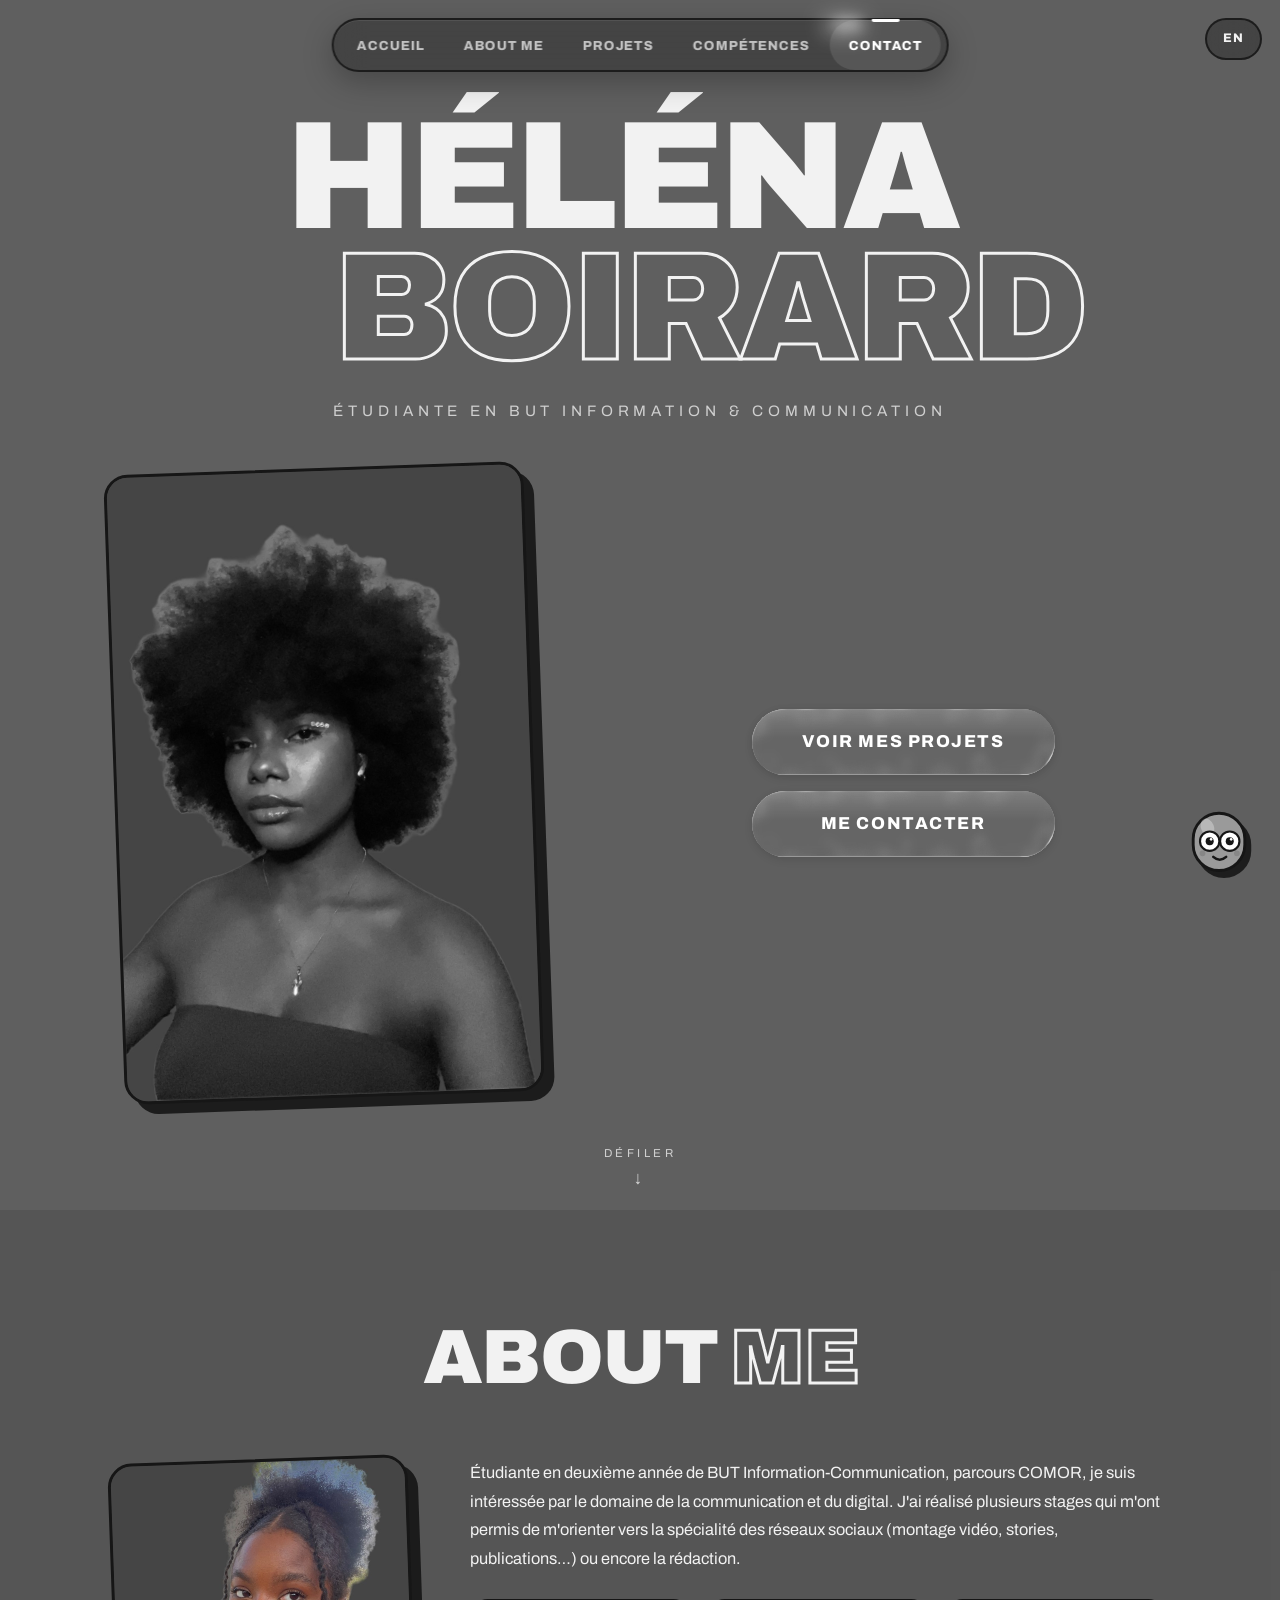
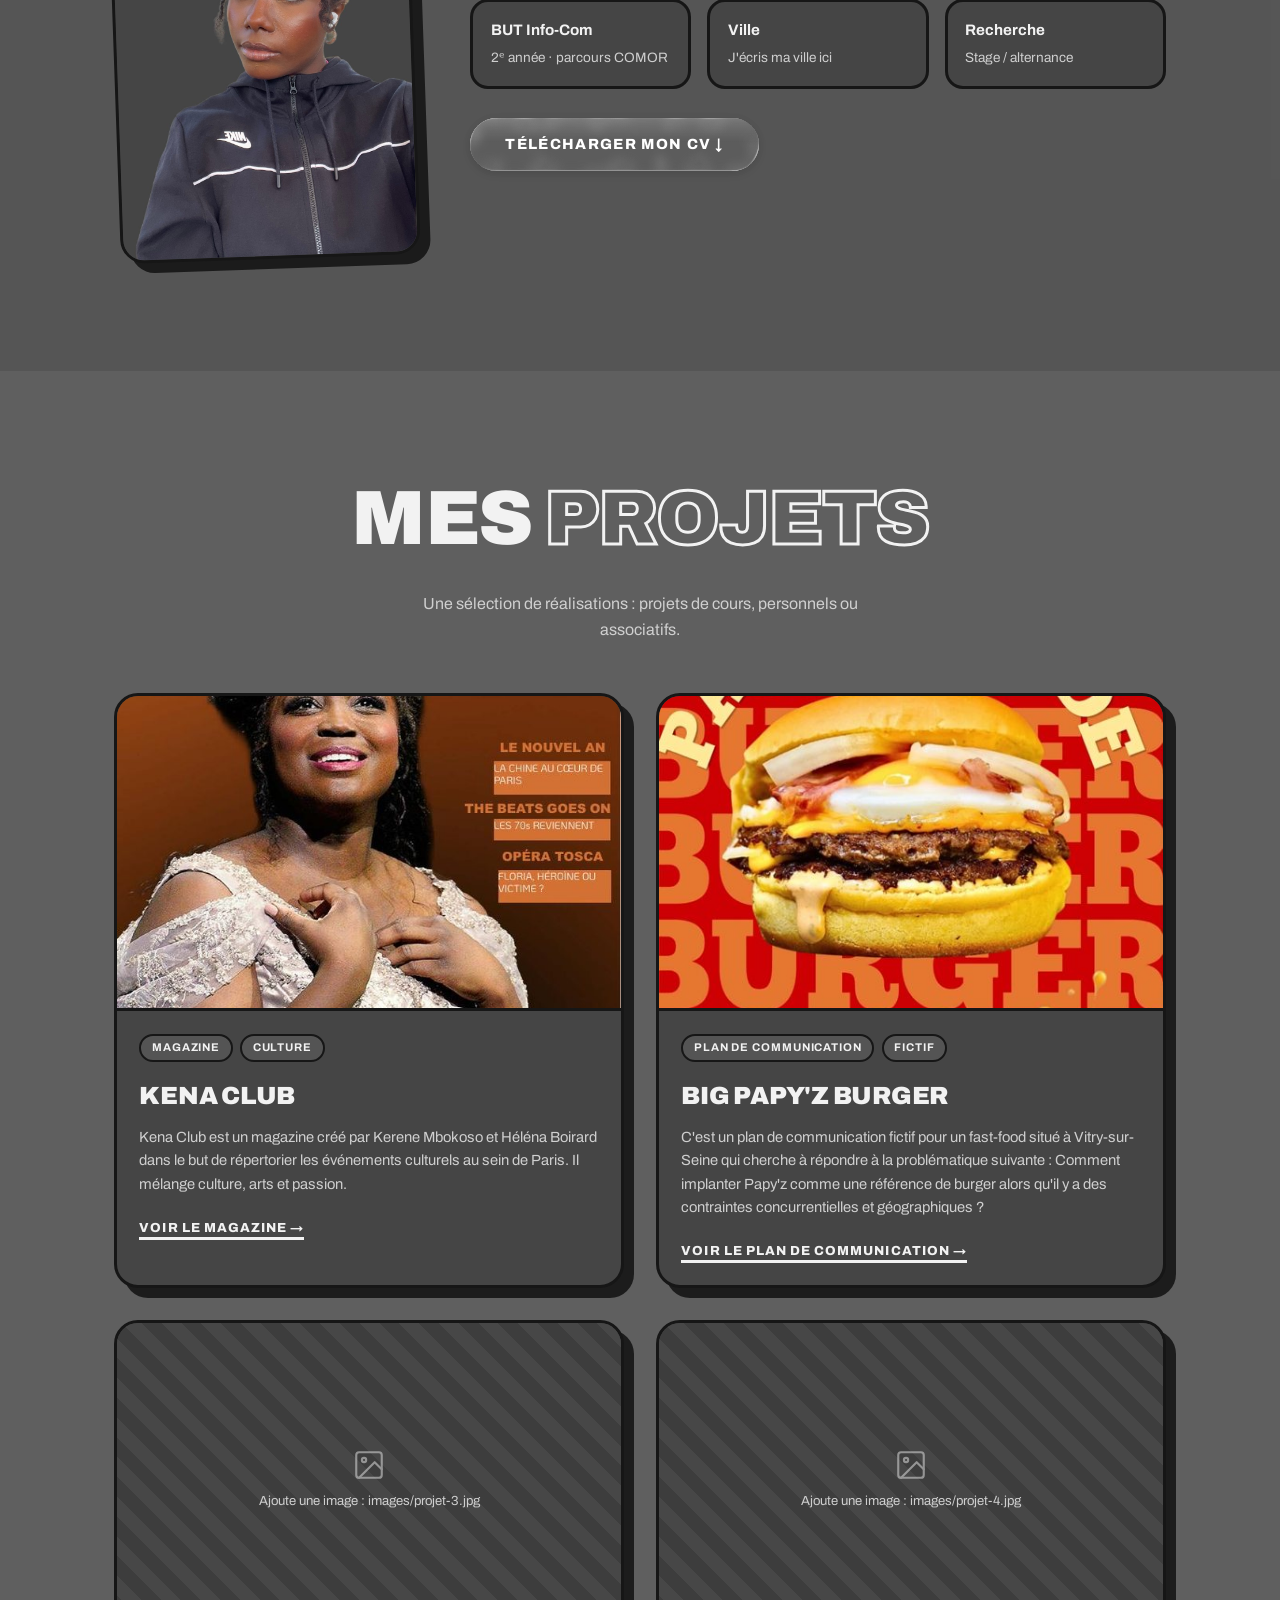
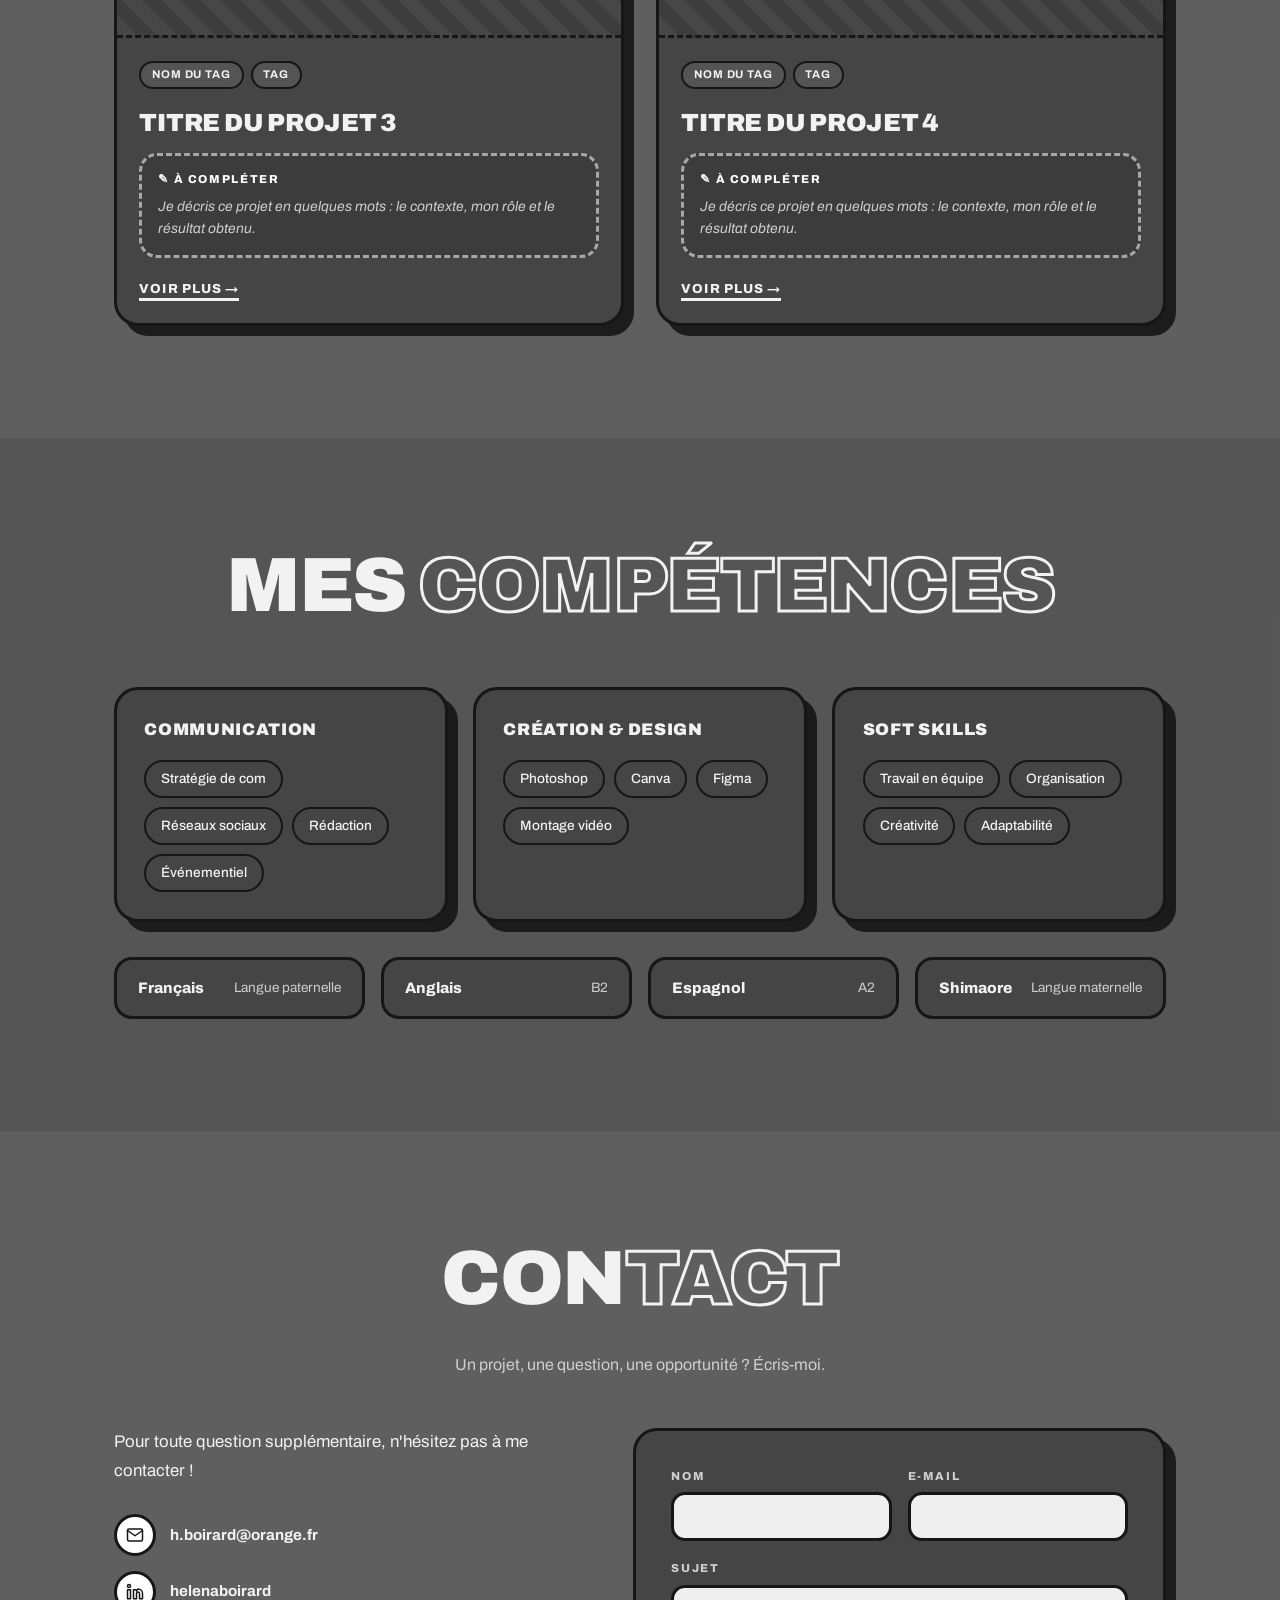
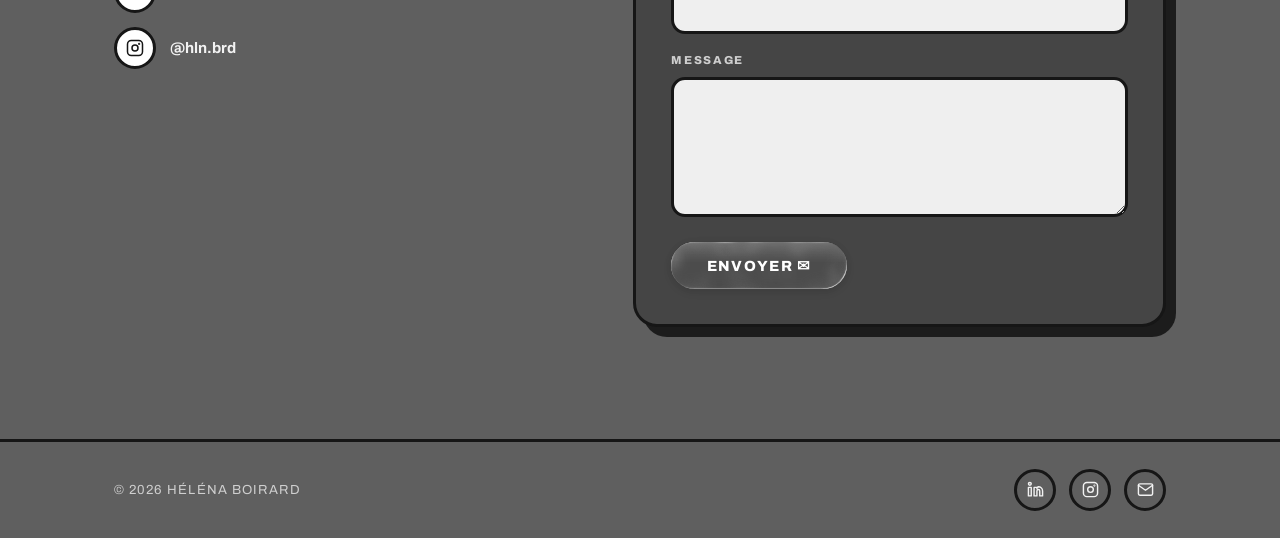
==== commit eca989a8: "Texte d'invitation de la section Contact (FR/EN)" ====
--- a/index.html
+++ b/index.html
@@ -202,10 +202,9 @@
 
       <div class="contact-grid">
         <div class="reveal">
-          <div class="placeholder">
-            J'écris ici une petite phrase d'invitation pour les visiteurs, par
-            exemple : « N'hésitez pas à me contacter, je réponds rapidement ! ».
-          </div>
+          <p class="contact-invite">
+            Pour toute question supplémentaire, n'hésitez pas à me contacter !
+          </p>
 
           <div class="contact-links">
             <a class="contact-link" href="mailto:h.boirard@orange.fr">
--- a/css/style.css
+++ b/css/style.css
@@ -341,6 +341,10 @@
   flex-direction: column;
   gap: 1rem;
 }
+.hero-cta .btn-glass {
+  font-size: 1.08rem;
+  padding: 1.1em 2.9em;
+}
 
 .photo-frame {
   width: min(420px, 78vw);
@@ -437,6 +441,12 @@
   color: var(--text);
 }
 .about-text .about-p strong { color: #fff; }
+
+.contact-invite {
+  margin-bottom: 1.6rem;
+  font-size: 1.05rem;
+  line-height: 1.7;
+}
 
 .facts {
   display: grid;
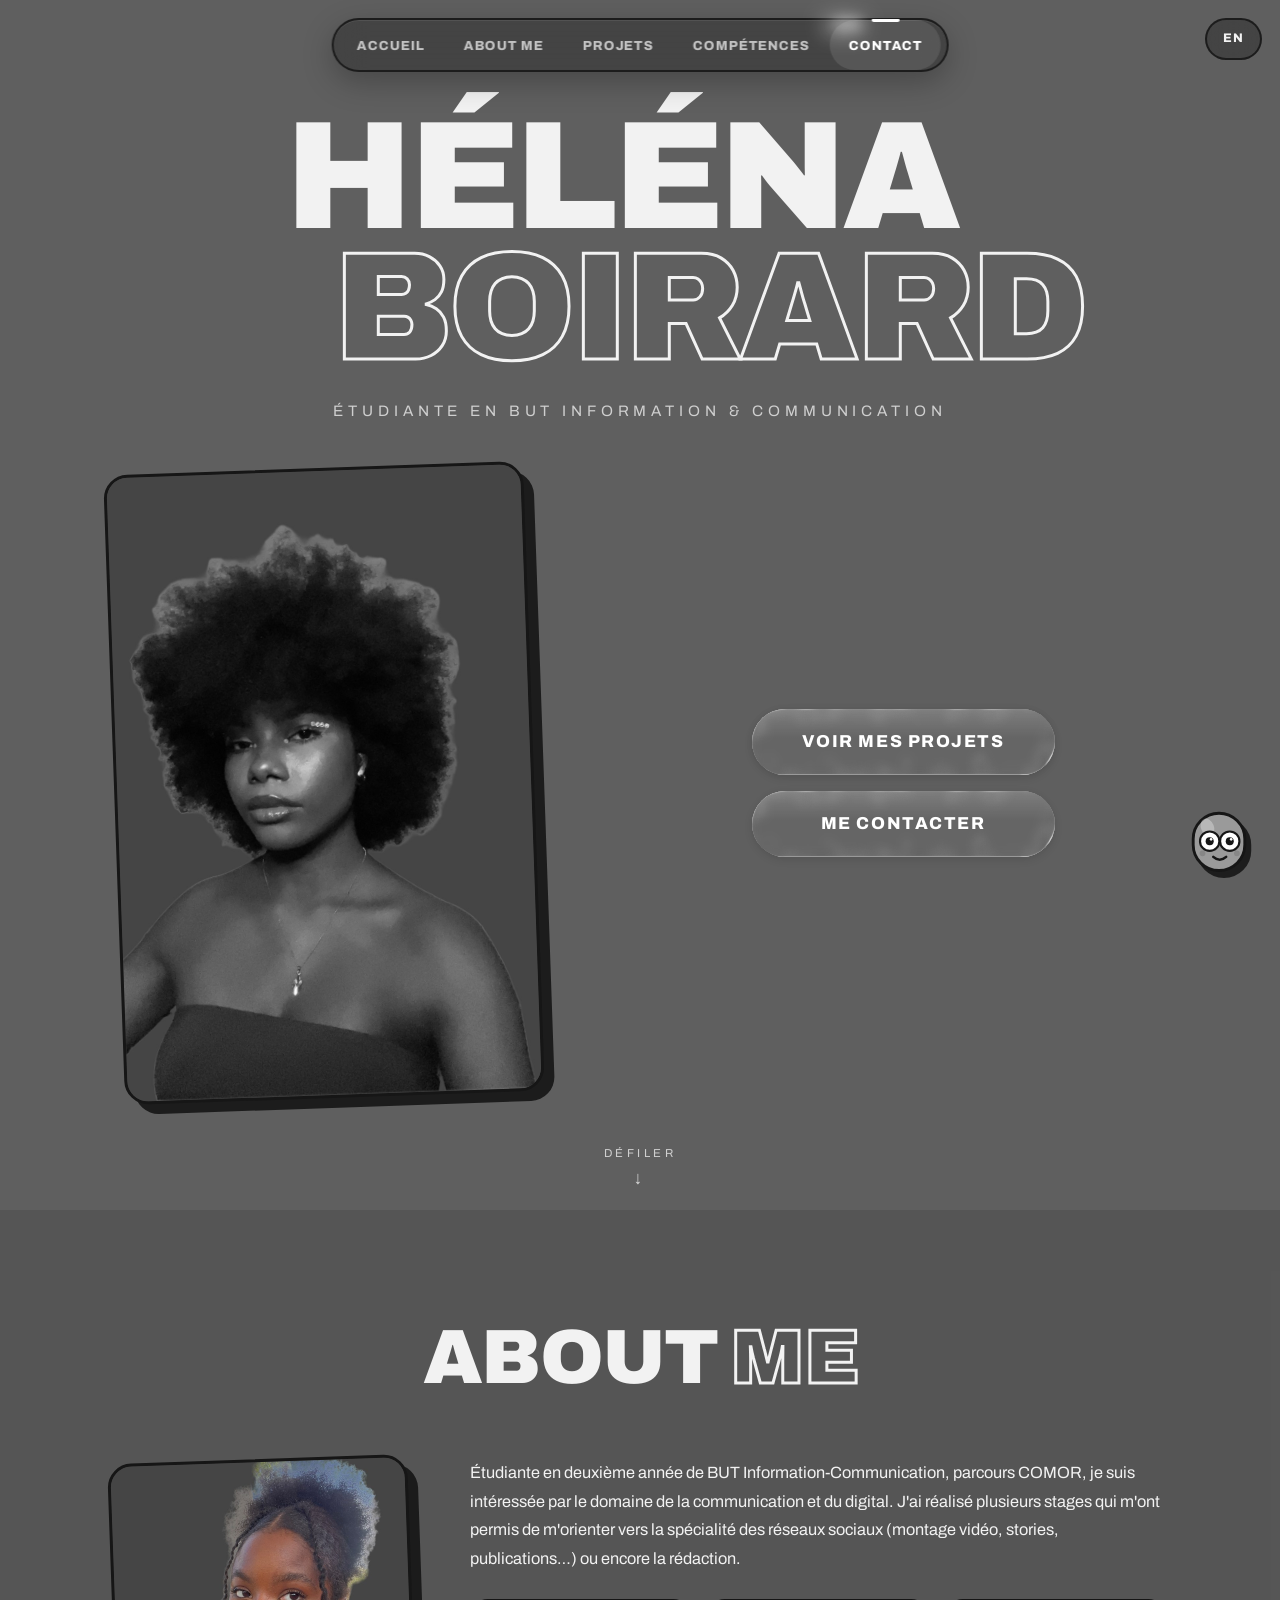
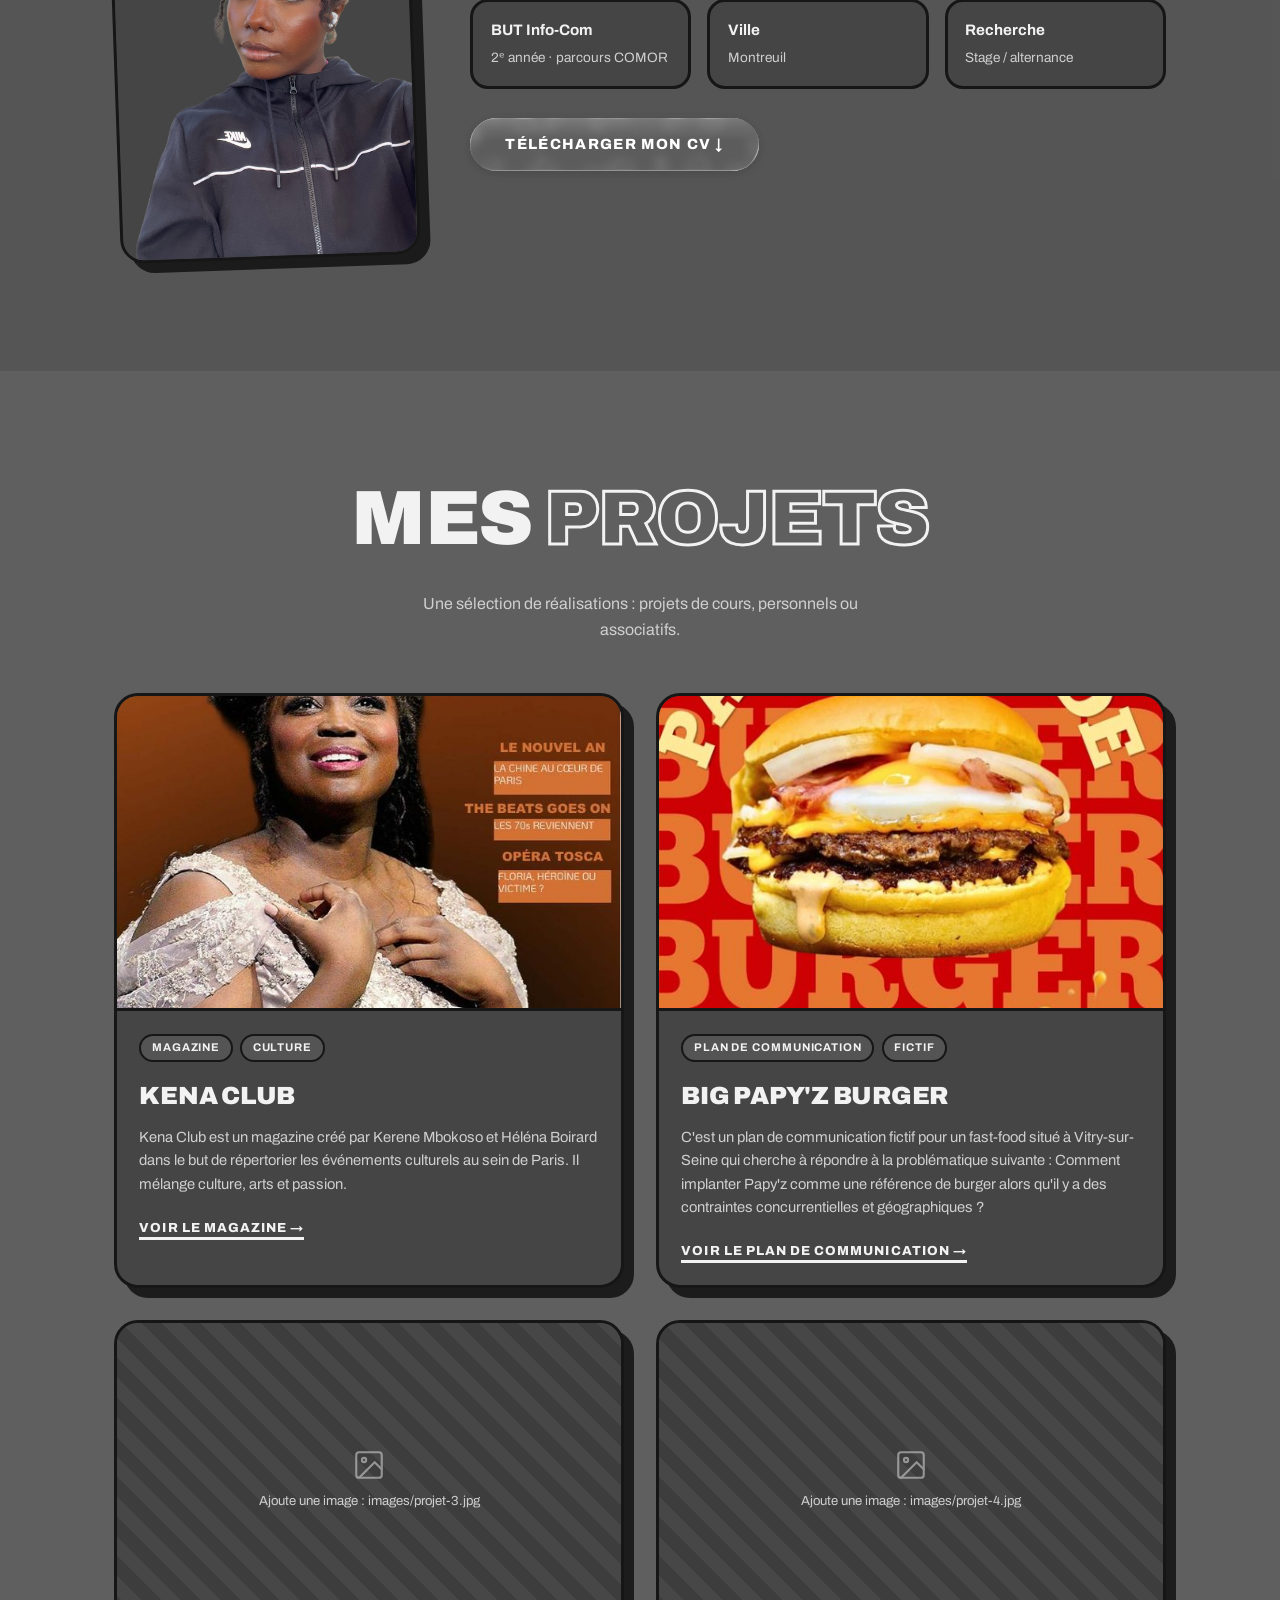
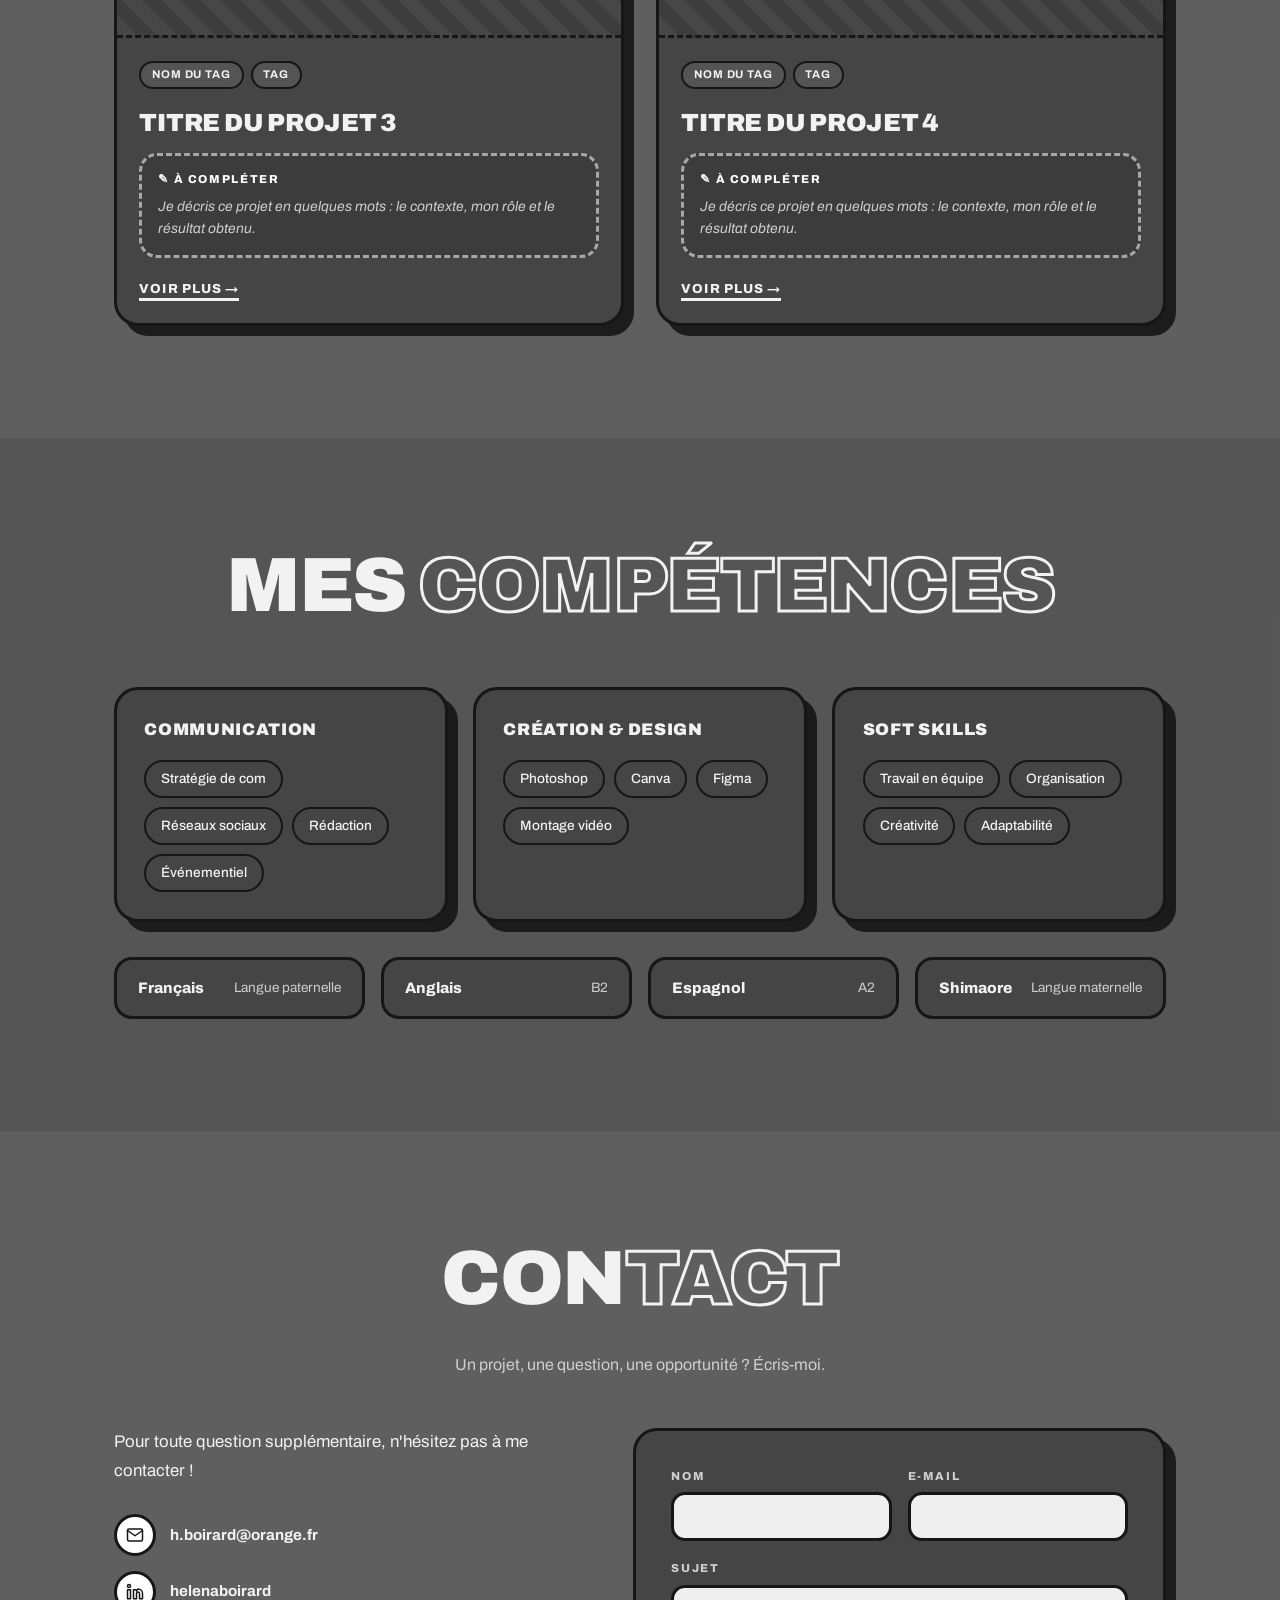
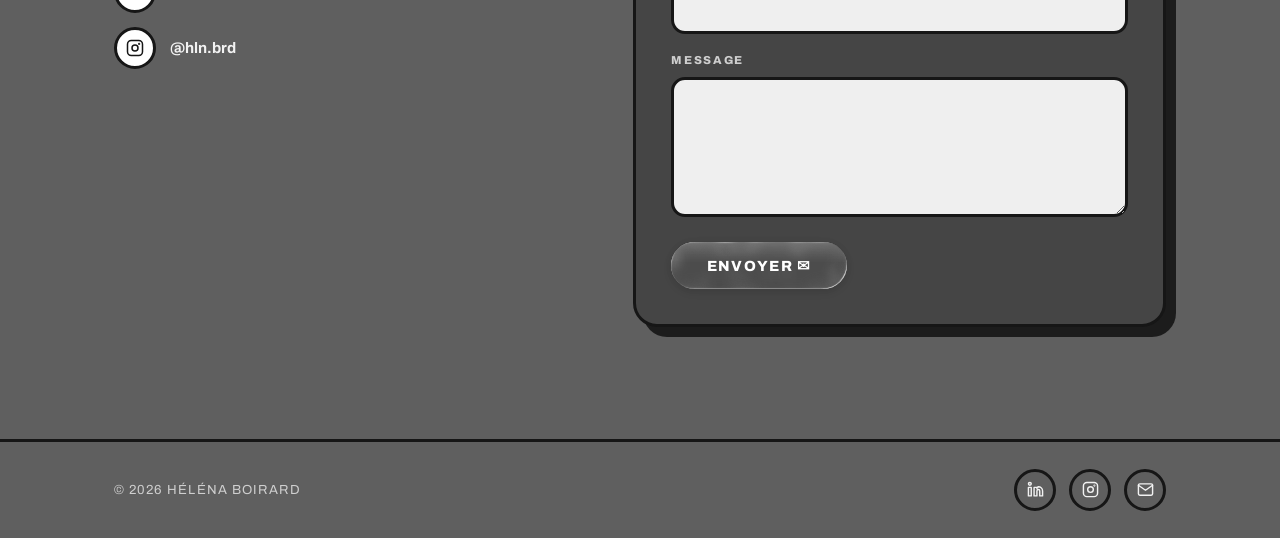
==== commit a7ec6e1c: "Ville : Montreuil (FR/EN)" ====
--- a/index.html
+++ b/index.html
@@ -79,7 +79,7 @@
 
           <div class="facts reveal">
             <div class="fact"><b>BUT Info-Com</b><span>2ᵉ année · parcours COMOR</span></div>
-            <div class="fact"><b>Ville</b><span>J'écris ma ville ici</span></div>
+            <div class="fact"><b>Ville</b><span>Montreuil</span></div>
             <div class="fact"><b>Recherche</b><span>Stage / alternance</span></div>
           </div>
 
